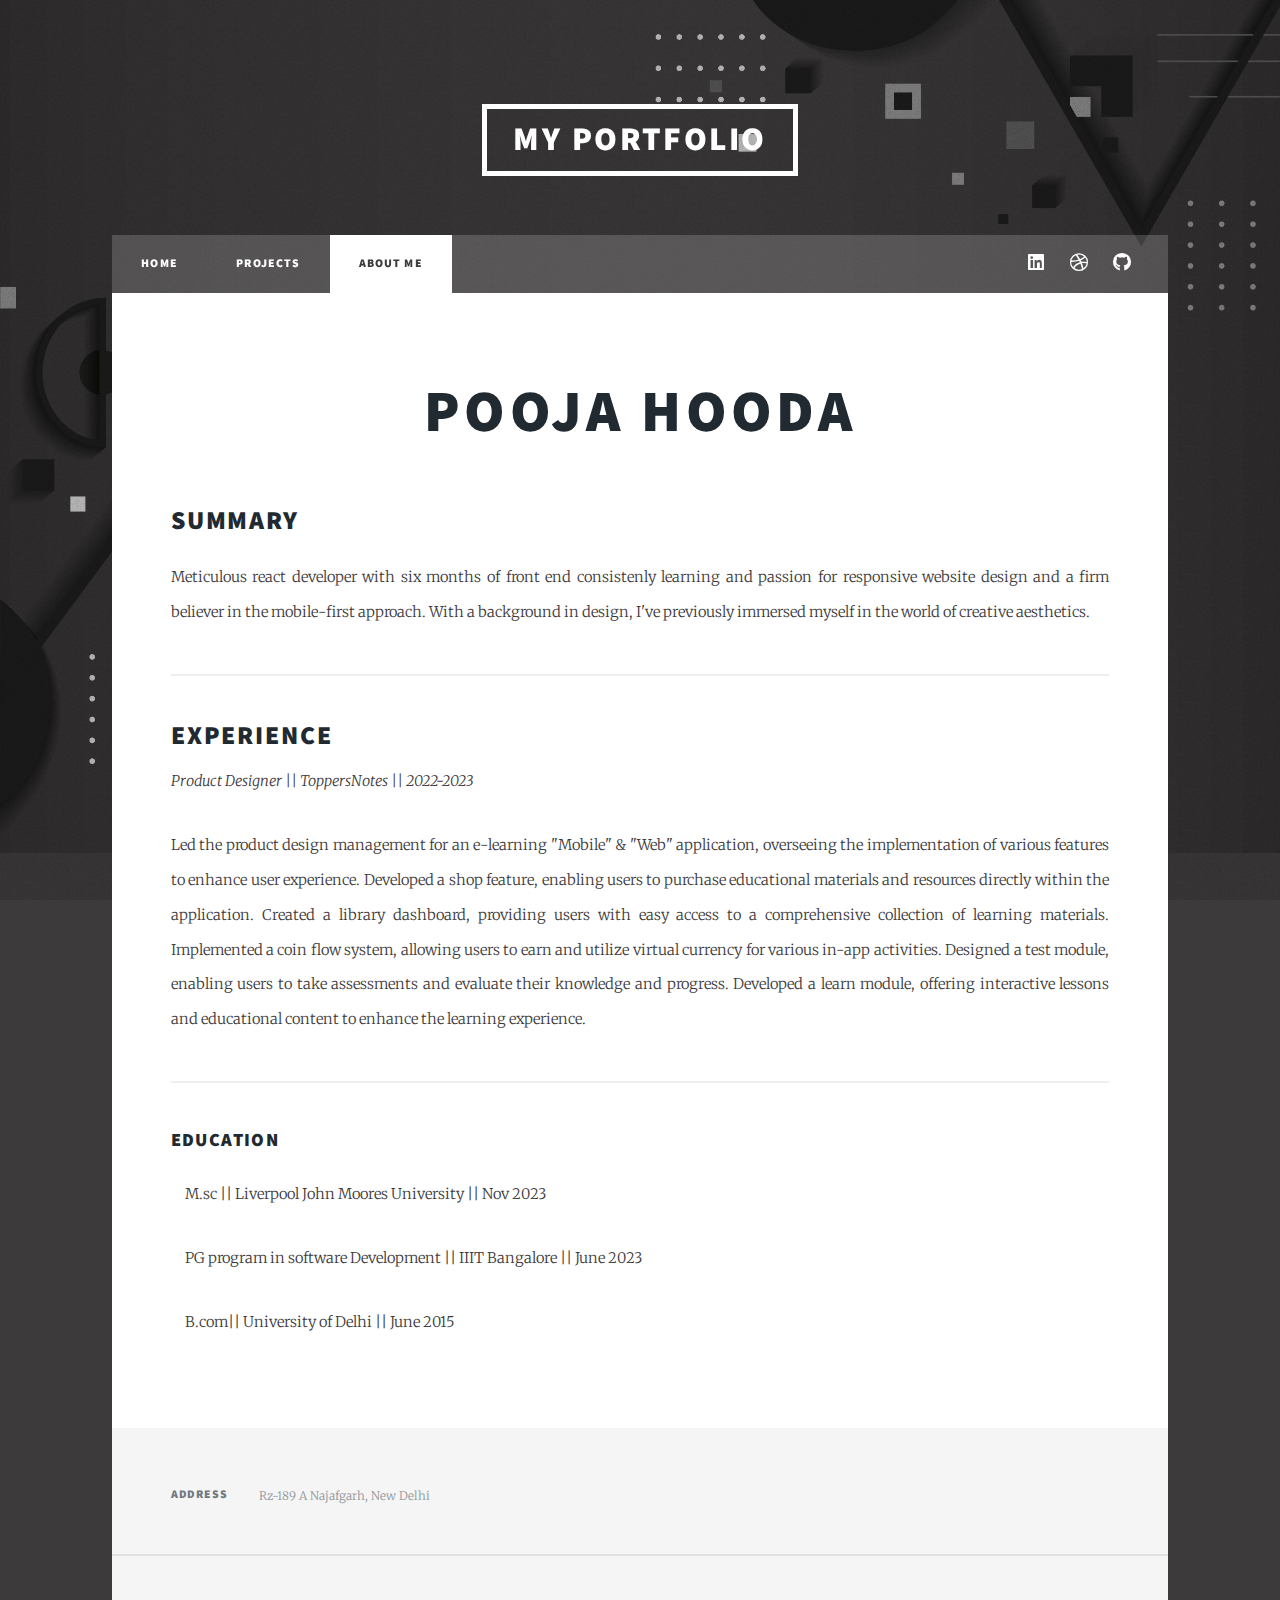
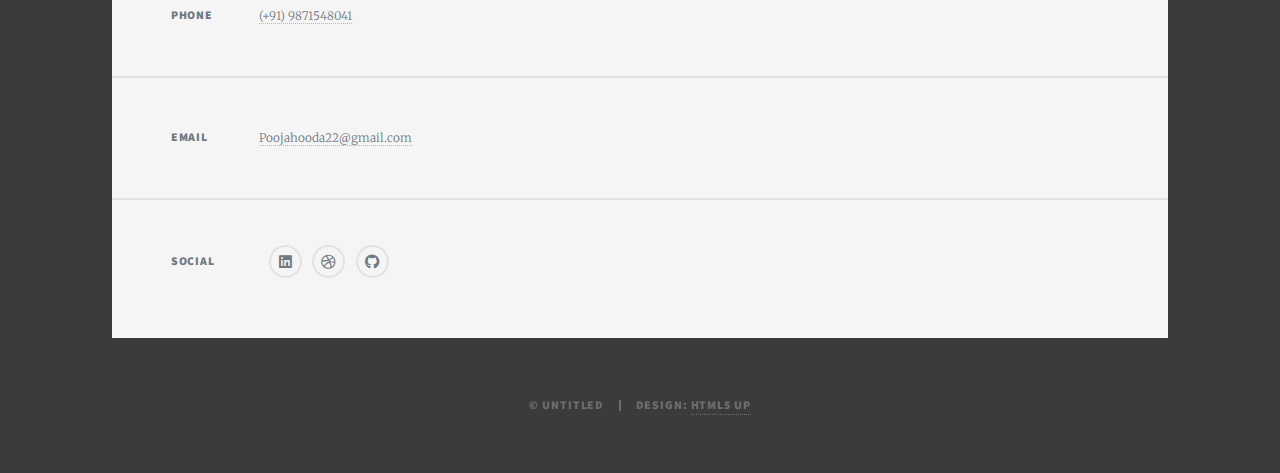
==== elements.html @ 4422b225 "first" ====
<!DOCTYPE HTML>
<!--
	Massively by HTML5 UP
	html5up.net | @ajlkn
	Free for personal and commercial use under the CCA 3.0 license (html5up.net/license)
-->
<html>
	<head>
		<title>Website</title>
		<meta charset="utf-8" />
		<meta name="viewport" content="width=device-width, initial-scale=1, user-scalable=no" />
		<link rel="stylesheet" href="assets/css/main.css" />
		<noscript><link rel="stylesheet" href="assets/css/noscript.css" /></noscript>
	</head>
	<body class="is-preload">

		<!-- Wrapper -->
			<div id="wrapper">

				<!-- Header -->
					<header id="header">
						<a href="index.html" class="logo">My Portfolio</a>
					</header>

				<!-- Nav -->
					<nav id="nav">
						<ul class="links">
							<li ><a href="index.html">Home</a></li>
							<li ><a href="generic.html">Projects</a></li>
							<li class="active"><a href="elements.html">About Me</a></li>
							<!-- <li><a href="index.html">This is Massively</a></li>
							<li><a href="generic.html">Generic Page</a></li>
							<li class="active"><a href="elements.html">Elements Reference</a></li> -->
						</ul>
						<ul class="icons">
							<li><a href="https://www.linkedin.com/in/pooja-h-21b473124/" target="_blank" class="icon brands alt fa-linkedin"><span class="label">Linkedin/span></a></li>
								<li><a href="https://dribbble.com/Robinsenpai"  target="_blank" class="icon brands alt fa-dribbble"><span class="label">Dribbble</span></a></li>
								<li><a href="https://github.com/poojahooda22" target="_blank" class="icon brands alt fa-github"><span class="label">GitHub</span></a></li>
						</ul>
					</nav>

				<!-- Main -->
					<div id="main">

						<!-- Post -->
							<section class="post">
								<header class="major">
									<h1>Pooja Hooda</h1>
								</header>

								<!-- Text stuff -->
									<h2>Summary</h2>
									<p>Meticulous react developer with six months of front end consistenly learning and passion for responsive website design and a firm believer in the mobile-first approach. With a background in design, I've previously immersed myself in the world of creative aesthetics.</p>
									<hr />
									
									<header>
										<h2>Experience</h2>
										<p>Product Designer || ToppersNotes || 2022-2023</p>
									</header>
									<p>Led the product design management for an e-learning "Mobile" & "Web" application, overseeing the implementation of various features to enhance user experience.

										Developed a shop feature, enabling users to purchase educational materials and resources directly within the application.
										Created a library dashboard, providing users with easy access to a comprehensive collection of learning materials.
										Implemented a coin flow system, allowing users to earn and utilize virtual currency for various in-app activities.
										Designed a test module, enabling users to take assessments and evaluate their knowledge and progress.
										Developed a learn module, offering interactive lessons and educational content to enhance the learning experience.</p>
									<header>
										<hr />

										<h3>Education</h3>
										<ul>
											<p>M.sc || Liverpool John Moores University || Nov 2023 </p>
											<p>PG program in software Development || IIIT Bangalore || June 2023 </p>
											<p>B.com|| University of Delhi || June 2015 </p>
										</ul>
									</header>
			

								<!-- Lists -->
									

								<!-- Form -->
									

								<!-- Image -->
									<!-- <h2>Image</h2>

									<h3>Fit</h3>
									<span class="image fit"><img src="images/pic01.jpg" alt="" /></span>
									<div class="box alt">
										<div class="row gtr-50 gtr-uniform">
											<div class="col-4"><span class="image fit"><img src="images/pic02.jpg" alt="" /></span></div>
											<div class="col-4"><span class="image fit"><img src="images/pic03.jpg" alt="" /></span></div>
											<div class="col-4"><span class="image fit"><img src="images/pic04.jpg" alt="" /></span></div>
											 Break -->
											
										<!-- </div> -->
									<!-- </div> -->

									

									

								<!-- Box -->
									

								<!-- Preformatted Code -->
									




							</section>

					</div>

				<!-- Footer -->
					<footer id="footer">
						
						<section class="split contact">
							<section class="alt">
								<h3>Address</h3>
								<p>Rz-189 A Najafgarh, New Delhi</p>
							</section>
							<section>
								<h3>Phone</h3>
								<p><a href="#">(+91) 9871548041</a></p>
							</section>
							<section>
								<h3>Email</h3>
								<p><a href="#">Poojahooda22@gmail.com</a></p>
							</section>
							<section>
								<h3>Social</h3>
								<ul class="icons alt">
									<li><a href="https://leetcode.com/phooda938/" target="_blank" class="icon brands alt fa-leetcode"><span class="label">Leetcode</span></a></li>
									<li><a href="https://www.linkedin.com/in/pooja-h-21b473124/" target="_blank" class="icon brands alt fa-linkedin"><span class="label">Linkedin/span></a></li>
									<li><a href="https://dribbble.com/Robinsenpai"  target="_blank" class="icon brands alt fa-dribbble"><span class="label">Dribbble</span></a></li>
									<li><a href="https://github.com/poojahooda22" target="_blank" class="icon brands alt fa-github"><span class="label">GitHub</span></a></li>
								</ul>
							</section>
						</section>
					</footer>

				<!-- Copyright -->
					<div id="copyright">
						<ul><li>&copy; Untitled</li><li>Design: <a href="https://html5up.net">HTML5 UP</a></li></ul>
					</div>

			</div>

		<!-- Scripts -->
			<script src="assets/js/jquery.min.js"></script>
			<script src="assets/js/jquery.scrollex.min.js"></script>
			<script src="assets/js/jquery.scrolly.min.js"></script>
			<script src="assets/js/browser.min.js"></script>
			<script src="assets/js/breakpoints.min.js"></script>
			<script src="assets/js/util.js"></script>
			<script src="assets/js/main.js"></script>

	</body>
</html>
---- assets/css/main.css ----
@import url(fontawesome-all.min.css);
@import url("https://fonts.googleapis.com/css?family=Merriweather:300,700,300italic,700italic|Source+Sans+Pro:900");

/*
	Massively by HTML5 UP
	html5up.net | @ajlkn
	Free for personal and commercial use under the CCA 3.0 license (html5up.net/license)
*/

html, body, div, span, applet, object,
iframe, h1, h2, h3, h4, h5, h6, p, blockquote,
pre, a, abbr, acronym, address, big, cite,
code, del, dfn, em, img, ins, kbd, q, s, samp,
small, strike, strong, sub, sup, tt, var, b,
u, i, center, dl, dt, dd, ol, ul, li, fieldset,
form, label, legend, table, caption, tbody,
tfoot, thead, tr, th, td, article, aside,
canvas, details, embed, figure, figcaption,
footer, header, hgroup, menu, nav, output, ruby,
section, summary, time, mark, audio, video {
	margin: 0;
	padding: 0;
	border: 0;
	font-size: 100%;
	font: inherit;
	vertical-align: baseline;}

article, aside, details, figcaption, figure,
footer, header, hgroup, menu, nav, section {
	display: block;}

body {
	line-height: 1;
}

ol, ul {
	list-style: none;
}

blockquote, q {
	quotes: none;
}

	blockquote:before, blockquote:after, q:before, q:after {
		content: '';
		content: none;
	}

table {
	border-collapse: collapse;
	border-spacing: 0;
}

body {
	-webkit-text-size-adjust: none;
}

mark {
	background-color: transparent;
	color: inherit;
}

input::-moz-focus-inner {
	border: 0;
	padding: 0;
}

input, select, textarea {
	-moz-appearance: none;
	-webkit-appearance: none;
	-ms-appearance: none;
	appearance: none;
}

/* Basic */

	@-ms-viewport {
		width: device-width;
	}

	body {
		-ms-overflow-style: scrollbar;
	}

	@media screen and (max-width: 480px) {

		html, body {
			min-width: 320px;
		}

	}

	html {
		box-sizing: border-box;
	}

	*, *:before, *:after {
		box-sizing: inherit;
	}

	body {
		background-color: #3D3A3C;
	}

		body.is-preload *, body.is-preload *:before, body.is-preload *:after {
			-moz-animation: none !important;
			-webkit-animation: none !important;
			-ms-animation: none !important;
			animation: none !important;
			-moz-transition: none !important;
			-webkit-transition: none !important;
			-ms-transition: none !important;
			transition: none !important;
		}

/* Type */

	html {
		font-size: 16pt;
	}

		@media screen and (max-width: 1680px) {

			html {
				font-size: 12pt;
			}

		}

		@media screen and (max-width: 1280px) {

			html {
				font-size: 11pt;
			}

		}

		@media screen and (max-width: 360px) {

			html {
				font-size: 10pt;
			}

		}

	body {
		color: #3D3A3C;
	}

	body, input, select, textarea {
		font-family: "Merriweather", Georgia, serif;
		font-weight: 300;
		font-size: 1rem;
		line-height: 2.375;
	}

	a {
		-moz-transition: color 0.2s ease-in-out, background-color 0.2s ease-in-out, border-color 0.2s ease-in-out, box-shadow 0.2s ease-in-out;
		-webkit-transition: color 0.2s ease-in-out, background-color 0.2s ease-in-out, border-color 0.2s ease-in-out, box-shadow 0.2s ease-in-out;
		-ms-transition: color 0.2s ease-in-out, background-color 0.2s ease-in-out, border-color 0.2s ease-in-out, box-shadow 0.2s ease-in-out;
		transition: color 0.2s ease-in-out, background-color 0.2s ease-in-out, border-color 0.2s ease-in-out, box-shadow 0.2s ease-in-out;
		border-bottom: dotted 1px;
		text-decoration: none;
	}

		a:hover {
			border-bottom-color: transparent;
		}

	strong, b {
		font-weight: 600;
	}

	em, i {
		font-style: italic;
	}

	p {
		text-align: justify;
		margin: 0 0 2rem 0;
	}

	h1, h2, h3, h4, h5, h6 {
		font-family: "Source Sans Pro", Helvetica, sans-serif;
		font-weight: 900;
		line-height: 1.5;
		letter-spacing: 0.075em;
		text-transform: uppercase;
		margin: 0 0 1rem 0;
	}

		h1 a, h2 a, h3 a, h4 a, h5 a, h6 a {
			border-bottom: 0;
			color: inherit;
			text-decoration: none;
		}

	h1 {
		font-size: 4rem;
		line-height: 1.1;
		margin: 0 0 2rem 0;
	}

	h2 {
		font-size: 1.75rem;
		line-height: 1.3;
		margin: 0 0 1.5rem 0;
	}

	h3 {
		font-size: 1.25rem;
		margin: 0 0 1.5rem 0;
	}

	h4 {
		font-size: 1rem;
	}

	h5 {
		font-size: 0.9rem;
	}

	h6 {
		font-size: 0.8rem;
	}

	sub {
		font-size: 0.8rem;
		position: relative;
		top: 0.5rem;
	}

	sup {
		font-size: 0.8rem;
		position: relative;
		top: -0.5rem;
	}

	blockquote {
		border-left: solid 4px;
		font-style: italic;
		margin: 0 0 2rem 0;
		padding: 0.5rem 0 0.5rem 2rem;
	}

	code {
		border: solid 2px;
		font-family: "Courier New", monospace;
		font-size: 0.9rem;
		margin: 0 0.25rem;
		padding: 0.25rem 0.65rem;
	}

	pre {
		-webkit-overflow-scrolling: touch;
		font-family: "Courier New", monospace;
		font-size: 0.9rem;
		margin: 0 0 2rem 0;
	}

		pre code {
			display: block;
			line-height: 1.75;
			padding: 1rem 1.5rem;
			overflow-x: auto;
		}

	hr {
		border: 0;
		border-bottom: solid 2px;
		margin: 3rem 0;
	}

		hr.major {
			margin: 5rem 0;
		}

	.align-left {
		text-align: left;
	}

	.align-center {
		text-align: center;
	}

	.align-right {
		text-align: right;
	}

	input, select, textarea {
		color: #3D3A3C;
	}

	a {
		color: #3D3A3C;
		border-bottom-color: rgba(33, 41, 49, 0.5);
	}

		a:hover {
			border-bottom-color: transparent;
			color: #18bfef !important;
		}

	strong, b {
		color: #212931;
	}

	h1, h2, h3, h4, h5, h6 {
		color: #212931;
	}

	blockquote {
		border-left-color: #eeeeee;
	}

	code {
		background: rgba(220, 220, 220, 0.25);
		border-color: #eeeeee;
	}

	hr {
		border-bottom-color: #eeeeee;
	}

/* Row */

	.row {
		display: flex;
		flex-wrap: wrap;
		box-sizing: border-box;
		align-items: stretch;
	}

		.row > * {
			box-sizing: border-box;
		}

		.row.gtr-uniform > * > :last-child {
			margin-bottom: 0;
		}

		.row.aln-left {
			justify-content: flex-start;
		}

		.row.aln-center {
			justify-content: center;
		}

		.row.aln-right {
			justify-content: flex-end;
		}

		.row.aln-top {
			align-items: flex-start;
		}

		.row.aln-middle {
			align-items: center;
		}

		.row.aln-bottom {
			align-items: flex-end;
		}

		.row > .imp {
			order: -1;
		}

		.row > .col-1 {
			width: 8.33333%;
		}

		.row > .off-1 {
			margin-left: 8.33333%;
		}

		.row > .col-2 {
			width: 16.66667%;
		}

		.row > .off-2 {
			margin-left: 16.66667%;
		}

		.row > .col-3 {
			width: 25%;
		}

		.row > .off-3 {
			margin-left: 25%;
		}

		.row > .col-4 {
			width: 33.33333%;
		}

		.row > .off-4 {
			margin-left: 33.33333%;
		}

		.row > .col-5 {
			width: 41.66667%;
		}

		.row > .off-5 {
			margin-left: 41.66667%;
		}

		.row > .col-6 {
			width: 50%;
		}

		.row > .off-6 {
			margin-left: 50%;
		}

		.row > .col-7 {
			width: 58.33333%;
		}

		.row > .off-7 {
			margin-left: 58.33333%;
		}

		.row > .col-8 {
			width: 66.66667%;
		}

		.row > .off-8 {
			margin-left: 66.66667%;
		}

		.row > .col-9 {
			width: 75%;
		}

		.row > .off-9 {
			margin-left: 75%;
		}

		.row > .col-10 {
			width: 83.33333%;
		}

		.row > .off-10 {
			margin-left: 83.33333%;
		}

		.row > .col-11 {
			width: 91.66667%;
		}

		.row > .off-11 {
			margin-left: 91.66667%;
		}

		.row > .col-12 {
			width: 100%;
		}

		.row > .off-12 {
			margin-left: 100%;
		}

		.row.gtr-0 {
			margin-top: 0;
			margin-left: 0rem;
		}

			.row.gtr-0 > * {
				padding: 0 0 0 0rem;
			}

			.row.gtr-0.gtr-uniform {
				margin-top: 0rem;
			}

				.row.gtr-0.gtr-uniform > * {
					padding-top: 0rem;
				}

		.row.gtr-25 {
			margin-top: 0;
			margin-left: -0.375rem;
		}

			.row.gtr-25 > * {
				padding: 0 0 0 0.375rem;
			}

			.row.gtr-25.gtr-uniform {
				margin-top: -0.375rem;
			}

				.row.gtr-25.gtr-uniform > * {
					padding-top: 0.375rem;
				}

		.row.gtr-50 {
			margin-top: 0;
			margin-left: -0.75rem;
		}

			.row.gtr-50 > * {
				padding: 0 0 0 0.75rem;
			}

			.row.gtr-50.gtr-uniform {
				margin-top: -0.75rem;
			}

				.row.gtr-50.gtr-uniform > * {
					padding-top: 0.75rem;
				}

		.row {
			margin-top: 0;
			margin-left: -1.5rem;
		}

			.row > * {
				padding: 0 0 0 1.5rem;
			}

			.row.gtr-uniform {
				margin-top: -1.5rem;
			}

				.row.gtr-uniform > * {
					padding-top: 1.5rem;
				}

		.row.gtr-150 {
			margin-top: 0;
			margin-left: -2.25rem;
		}

			.row.gtr-150 > * {
				padding: 0 0 0 2.25rem;
			}

			.row.gtr-150.gtr-uniform {
				margin-top: -2.25rem;
			}

				.row.gtr-150.gtr-uniform > * {
					padding-top: 2.25rem;
				}

		.row.gtr-200 {
			margin-top: 0;
			margin-left: -3rem;
		}

			.row.gtr-200 > * {
				padding: 0 0 0 3rem;
			}

			.row.gtr-200.gtr-uniform {
				margin-top: -3rem;
			}

				.row.gtr-200.gtr-uniform > * {
					padding-top: 3rem;
				}

		@media screen and (max-width: 1680px) {

			.row {
				display: flex;
				flex-wrap: wrap;
				box-sizing: border-box;
				align-items: stretch;
			}

				.row > * {
					box-sizing: border-box;
				}

				.row.gtr-uniform > * > :last-child {
					margin-bottom: 0;
				}

				.row.aln-left {
					justify-content: flex-start;
				}

				.row.aln-center {
					justify-content: center;
				}

				.row.aln-right {
					justify-content: flex-end;
				}

				.row.aln-top {
					align-items: flex-start;
				}

				.row.aln-middle {
					align-items: center;
				}

				.row.aln-bottom {
					align-items: flex-end;
				}

				.row > .imp-xlarge {
					order: -1;
				}

				.row > .col-1-xlarge {
					width: 8.33333%;
				}

				.row > .off-1-xlarge {
					margin-left: 8.33333%;
				}

				.row > .col-2-xlarge {
					width: 16.66667%;
				}

				.row > .off-2-xlarge {
					margin-left: 16.66667%;
				}

				.row > .col-3-xlarge {
					width: 25%;
				}

				.row > .off-3-xlarge {
					margin-left: 25%;
				}

				.row > .col-4-xlarge {
					width: 33.33333%;
				}

				.row > .off-4-xlarge {
					margin-left: 33.33333%;
				}

				.row > .col-5-xlarge {
					width: 41.66667%;
				}

				.row > .off-5-xlarge {
					margin-left: 41.66667%;
				}

				.row > .col-6-xlarge {
					width: 50%;
				}

				.row > .off-6-xlarge {
					margin-left: 50%;
				}

				.row > .col-7-xlarge {
					width: 58.33333%;
				}

				.row > .off-7-xlarge {
					margin-left: 58.33333%;
				}

				.row > .col-8-xlarge {
					width: 66.66667%;
				}

				.row > .off-8-xlarge {
					margin-left: 66.66667%;
				}

				.row > .col-9-xlarge {
					width: 75%;
				}

				.row > .off-9-xlarge {
					margin-left: 75%;
				}

				.row > .col-10-xlarge {
					width: 83.33333%;
				}

				.row > .off-10-xlarge {
					margin-left: 83.33333%;
				}

				.row > .col-11-xlarge {
					width: 91.66667%;
				}

				.row > .off-11-xlarge {
					margin-left: 91.66667%;
				}

				.row > .col-12-xlarge {
					width: 100%;
				}

				.row > .off-12-xlarge {
					margin-left: 100%;
				}

				.row.gtr-0 {
					margin-top: 0;
					margin-left: 0rem;
				}

					.row.gtr-0 > * {
						padding: 0 0 0 0rem;
					}

					.row.gtr-0.gtr-uniform {
						margin-top: 0rem;
					}

						.row.gtr-0.gtr-uniform > * {
							padding-top: 0rem;
						}

				.row.gtr-25 {
					margin-top: 0;
					margin-left: -0.375rem;
				}

					.row.gtr-25 > * {
						padding: 0 0 0 0.375rem;
					}

					.row.gtr-25.gtr-uniform {
						margin-top: -0.375rem;
					}

						.row.gtr-25.gtr-uniform > * {
							padding-top: 0.375rem;
						}

				.row.gtr-50 {
					margin-top: 0;
					margin-left: -0.75rem;
				}

					.row.gtr-50 > * {
						padding: 0 0 0 0.75rem;
					}

					.row.gtr-50.gtr-uniform {
						margin-top: -0.75rem;
					}

						.row.gtr-50.gtr-uniform > * {
							padding-top: 0.75rem;
						}

				.row {
					margin-top: 0;
					margin-left: -1.5rem;
				}

					.row > * {
						padding: 0 0 0 1.5rem;
					}

					.row.gtr-uniform {
						margin-top: -1.5rem;
					}

						.row.gtr-uniform > * {
							padding-top: 1.5rem;
						}

				.row.gtr-150 {
					margin-top: 0;
					margin-left: -2.25rem;
				}

					.row.gtr-150 > * {
						padding: 0 0 0 2.25rem;
					}

					.row.gtr-150.gtr-uniform {
						margin-top: -2.25rem;
					}

						.row.gtr-150.gtr-uniform > * {
							padding-top: 2.25rem;
						}

				.row.gtr-200 {
					margin-top: 0;
					margin-left: -3rem;
				}

					.row.gtr-200 > * {
						padding: 0 0 0 3rem;
					}

					.row.gtr-200.gtr-uniform {
						margin-top: -3rem;
					}

						.row.gtr-200.gtr-uniform > * {
							padding-top: 3rem;
						}

		}

		@media screen and (max-width: 1280px) {

			.row {
				display: flex;
				flex-wrap: wrap;
				box-sizing: border-box;
				align-items: stretch;
			}

				.row > * {
					box-sizing: border-box;
				}

				.row.gtr-uniform > * > :last-child {
					margin-bottom: 0;
				}

				.row.aln-left {
					justify-content: flex-start;
				}

				.row.aln-center {
					justify-content: center;
				}

				.row.aln-right {
					justify-content: flex-end;
				}

				.row.aln-top {
					align-items: flex-start;
				}

				.row.aln-middle {
					align-items: center;
				}

				.row.aln-bottom {
					align-items: flex-end;
				}

				.row > .imp-large {
					order: -1;
				}

				.row > .col-1-large {
					width: 8.33333%;
				}

				.row > .off-1-large {
					margin-left: 8.33333%;
				}

				.row > .col-2-large {
					width: 16.66667%;
				}

				.row > .off-2-large {
					margin-left: 16.66667%;
				}

				.row > .col-3-large {
					width: 25%;
				}

				.row > .off-3-large {
					margin-left: 25%;
				}

				.row > .col-4-large {
					width: 33.33333%;
				}

				.row > .off-4-large {
					margin-left: 33.33333%;
				}

				.row > .col-5-large {
					width: 41.66667%;
				}

				.row > .off-5-large {
					margin-left: 41.66667%;
				}

				.row > .col-6-large {
					width: 50%;
				}

				.row > .off-6-large {
					margin-left: 50%;
				}

				.row > .col-7-large {
					width: 58.33333%;
				}

				.row > .off-7-large {
					margin-left: 58.33333%;
				}

				.row > .col-8-large {
					width: 66.66667%;
				}

				.row > .off-8-large {
					margin-left: 66.66667%;
				}

				.row > .col-9-large {
					width: 75%;
				}

				.row > .off-9-large {
					margin-left: 75%;
				}

				.row > .col-10-large {
					width: 83.33333%;
				}

				.row > .off-10-large {
					margin-left: 83.33333%;
				}

				.row > .col-11-large {
					width: 91.66667%;
				}

				.row > .off-11-large {
					margin-left: 91.66667%;
				}

				.row > .col-12-large {
					width: 100%;
				}

				.row > .off-12-large {
					margin-left: 100%;
				}

				.row.gtr-0 {
					margin-top: 0;
					margin-left: 0rem;
				}

					.row.gtr-0 > * {
						padding: 0 0 0 0rem;
					}

					.row.gtr-0.gtr-uniform {
						margin-top: 0rem;
					}

						.row.gtr-0.gtr-uniform > * {
							padding-top: 0rem;
						}

				.row.gtr-25 {
					margin-top: 0;
					margin-left: -0.375rem;
				}

					.row.gtr-25 > * {
						padding: 0 0 0 0.375rem;
					}

					.row.gtr-25.gtr-uniform {
						margin-top: -0.375rem;
					}

						.row.gtr-25.gtr-uniform > * {
							padding-top: 0.375rem;
						}

				.row.gtr-50 {
					margin-top: 0;
					margin-left: -0.75rem;
				}

					.row.gtr-50 > * {
						padding: 0 0 0 0.75rem;
					}

					.row.gtr-50.gtr-uniform {
						margin-top: -0.75rem;
					}

						.row.gtr-50.gtr-uniform > * {
							padding-top: 0.75rem;
						}

				.row {
					margin-top: 0;
					margin-left: -1.5rem;
				}

					.row > * {
						padding: 0 0 0 1.5rem;
					}

					.row.gtr-uniform {
						margin-top: -1.5rem;
					}

						.row.gtr-uniform > * {
							padding-top: 1.5rem;
						}

				.row.gtr-150 {
					margin-top: 0;
					margin-left: -2.25rem;
				}

					.row.gtr-150 > * {
						padding: 0 0 0 2.25rem;
					}

					.row.gtr-150.gtr-uniform {
						margin-top: -2.25rem;
					}

						.row.gtr-150.gtr-uniform > * {
							padding-top: 2.25rem;
						}

				.row.gtr-200 {
					margin-top: 0;
					margin-left: -3rem;
				}

					.row.gtr-200 > * {
						padding: 0 0 0 3rem;
					}

					.row.gtr-200.gtr-uniform {
						margin-top: -3rem;
					}

						.row.gtr-200.gtr-uniform > * {
							padding-top: 3rem;
						}

		}

		@media screen and (max-width: 980px) {

			.row {
				display: flex;
				flex-wrap: wrap;
				box-sizing: border-box;
				align-items: stretch;
			}

				.row > * {
					box-sizing: border-box;
				}

				.row.gtr-uniform > * > :last-child {
					margin-bottom: 0;
				}

				.row.aln-left {
					justify-content: flex-start;
				}

				.row.aln-center {
					justify-content: center;
				}

				.row.aln-right {
					justify-content: flex-end;
				}

				.row.aln-top {
					align-items: flex-start;
				}

				.row.aln-middle {
					align-items: center;
				}

				.row.aln-bottom {
					align-items: flex-end;
				}

				.row > .imp-medium {
					order: -1;
				}

				.row > .col-1-medium {
					width: 8.33333%;
				}

				.row > .off-1-medium {
					margin-left: 8.33333%;
				}

				.row > .col-2-medium {
					width: 16.66667%;
				}

				.row > .off-2-medium {
					margin-left: 16.66667%;
				}

				.row > .col-3-medium {
					width: 25%;
				}

				.row > .off-3-medium {
					margin-left: 25%;
				}

				.row > .col-4-medium {
					width: 33.33333%;
				}

				.row > .off-4-medium {
					margin-left: 33.33333%;
				}

				.row > .col-5-medium {
					width: 41.66667%;
				}

				.row > .off-5-medium {
					margin-left: 41.66667%;
				}

				.row > .col-6-medium {
					width: 50%;
				}

				.row > .off-6-medium {
					margin-left: 50%;
				}

				.row > .col-7-medium {
					width: 58.33333%;
				}

				.row > .off-7-medium {
					margin-left: 58.33333%;
				}

				.row > .col-8-medium {
					width: 66.66667%;
				}

				.row > .off-8-medium {
					margin-left: 66.66667%;
				}

				.row > .col-9-medium {
					width: 75%;
				}

				.row > .off-9-medium {
					margin-left: 75%;
				}

				.row > .col-10-medium {
					width: 83.33333%;
				}

				.row > .off-10-medium {
					margin-left: 83.33333%;
				}

				.row > .col-11-medium {
					width: 91.66667%;
				}

				.row > .off-11-medium {
					margin-left: 91.66667%;
				}

				.row > .col-12-medium {
					width: 100%;
				}

				.row > .off-12-medium {
					margin-left: 100%;
				}

				.row.gtr-0 {
					margin-top: 0;
					margin-left: 0rem;
				}

					.row.gtr-0 > * {
						padding: 0 0 0 0rem;
					}

					.row.gtr-0.gtr-uniform {
						margin-top: 0rem;
					}

						.row.gtr-0.gtr-uniform > * {
							padding-top: 0rem;
						}

				.row.gtr-25 {
					margin-top: 0;
					margin-left: -0.375rem;
				}

					.row.gtr-25 > * {
						padding: 0 0 0 0.375rem;
					}

					.row.gtr-25.gtr-uniform {
						margin-top: -0.375rem;
					}

						.row.gtr-25.gtr-uniform > * {
							padding-top: 0.375rem;
						}

				.row.gtr-50 {
					margin-top: 0;
					margin-left: -0.75rem;
				}

					.row.gtr-50 > * {
						padding: 0 0 0 0.75rem;
					}

					.row.gtr-50.gtr-uniform {
						margin-top: -0.75rem;
					}

						.row.gtr-50.gtr-uniform > * {
							padding-top: 0.75rem;
						}

				.row {
					margin-top: 0;
					margin-left: -1.5rem;
				}

					.row > * {
						padding: 0 0 0 1.5rem;
					}

					.row.gtr-uniform {
						margin-top: -1.5rem;
					}

						.row.gtr-uniform > * {
							padding-top: 1.5rem;
						}

				.row.gtr-150 {
					margin-top: 0;
					margin-left: -2.25rem;
				}

					.row.gtr-150 > * {
						padding: 0 0 0 2.25rem;
					}

					.row.gtr-150.gtr-uniform {
						margin-top: -2.25rem;
					}

						.row.gtr-150.gtr-uniform > * {
							padding-top: 2.25rem;
						}

				.row.gtr-200 {
					margin-top: 0;
					margin-left: -3rem;
				}

					.row.gtr-200 > * {
						padding: 0 0 0 3rem;
					}

					.row.gtr-200.gtr-uniform {
						margin-top: -3rem;
					}

						.row.gtr-200.gtr-uniform > * {
							padding-top: 3rem;
						}

		}

		@media screen and (max-width: 736px) {

			.row {
				display: flex;
				flex-wrap: wrap;
				box-sizing: border-box;
				align-items: stretch;
			}

				.row > * {
					box-sizing: border-box;
				}

				.row.gtr-uniform > * > :last-child {
					margin-bottom: 0;
				}

				.row.aln-left {
					justify-content: flex-start;
				}

				.row.aln-center {
					justify-content: center;
				}

				.row.aln-right {
					justify-content: flex-end;
				}

				.row.aln-top {
					align-items: flex-start;
				}

				.row.aln-middle {
					align-items: center;
				}

				.row.aln-bottom {
					align-items: flex-end;
				}

				.row > .imp-small {
					order: -1;
				}

				.row > .col-1-small {
					width: 8.33333%;
				}

				.row > .off-1-small {
					margin-left: 8.33333%;
				}

				.row > .col-2-small {
					width: 16.66667%;
				}

				.row > .off-2-small {
					margin-left: 16.66667%;
				}

				.row > .col-3-small {
					width: 25%;
				}

				.row > .off-3-small {
					margin-left: 25%;
				}

				.row > .col-4-small {
					width: 33.33333%;
				}

				.row > .off-4-small {
					margin-left: 33.33333%;
				}

				.row > .col-5-small {
					width: 41.66667%;
				}

				.row > .off-5-small {
					margin-left: 41.66667%;
				}

				.row > .col-6-small {
					width: 50%;
				}

				.row > .off-6-small {
					margin-left: 50%;
				}

				.row > .col-7-small {
					width: 58.33333%;
				}

				.row > .off-7-small {
					margin-left: 58.33333%;
				}

				.row > .col-8-small {
					width: 66.66667%;
				}

				.row > .off-8-small {
					margin-left: 66.66667%;
				}

				.row > .col-9-small {
					width: 75%;
				}

				.row > .off-9-small {
					margin-left: 75%;
				}

				.row > .col-10-small {
					width: 83.33333%;
				}

				.row > .off-10-small {
					margin-left: 83.33333%;
				}

				.row > .col-11-small {
					width: 91.66667%;
				}

				.row > .off-11-small {
					margin-left: 91.66667%;
				}

				.row > .col-12-small {
					width: 100%;
				}

				.row > .off-12-small {
					margin-left: 100%;
				}

				.row.gtr-0 {
					margin-top: 0;
					margin-left: 0rem;
				}

					.row.gtr-0 > * {
						padding: 0 0 0 0rem;
					}

					.row.gtr-0.gtr-uniform {
						margin-top: 0rem;
					}

						.row.gtr-0.gtr-uniform > * {
							padding-top: 0rem;
						}

				.row.gtr-25 {
					margin-top: 0;
					margin-left: -0.375rem;
				}

					.row.gtr-25 > * {
						padding: 0 0 0 0.375rem;
					}

					.row.gtr-25.gtr-uniform {
						margin-top: -0.375rem;
					}

						.row.gtr-25.gtr-uniform > * {
							padding-top: 0.375rem;
						}

				.row.gtr-50 {
					margin-top: 0;
					margin-left: -0.75rem;
				}

					.row.gtr-50 > * {
						padding: 0 0 0 0.75rem;
					}

					.row.gtr-50.gtr-uniform {
						margin-top: -0.75rem;
					}

						.row.gtr-50.gtr-uniform > * {
							padding-top: 0.75rem;
						}

				.row {
					margin-top: 0;
					margin-left: -1.5rem;
				}

					.row > * {
						padding: 0 0 0 1.5rem;
					}

					.row.gtr-uniform {
						margin-top: -1.5rem;
					}

						.row.gtr-uniform > * {
							padding-top: 1.5rem;
						}

				.row.gtr-150 {
					margin-top: 0;
					margin-left: -2.25rem;
				}

					.row.gtr-150 > * {
						padding: 0 0 0 2.25rem;
					}

					.row.gtr-150.gtr-uniform {
						margin-top: -2.25rem;
					}

						.row.gtr-150.gtr-uniform > * {
							padding-top: 2.25rem;
						}

				.row.gtr-200 {
					margin-top: 0;
					margin-left: -3rem;
				}

					.row.gtr-200 > * {
						padding: 0 0 0 3rem;
					}

					.row.gtr-200.gtr-uniform {
						margin-top: -3rem;
					}

						.row.gtr-200.gtr-uniform > * {
							padding-top: 3rem;
						}

		}

		@media screen and (max-width: 480px) {

			.row {
				display: flex;
				flex-wrap: wrap;
				box-sizing: border-box;
				align-items: stretch;
			}

				.row > * {
					box-sizing: border-box;
				}

				.row.gtr-uniform > * > :last-child {
					margin-bottom: 0;
				}

				.row.aln-left {
					justify-content: flex-start;
				}

				.row.aln-center {
					justify-content: center;
				}

				.row.aln-right {
					justify-content: flex-end;
				}

				.row.aln-top {
					align-items: flex-start;
				}

				.row.aln-middle {
					align-items: center;
				}

				.row.aln-bottom {
					align-items: flex-end;
				}

				.row > .imp-xsmall {
					order: -1;
				}

				.row > .col-1-xsmall {
					width: 8.33333%;
				}

				.row > .off-1-xsmall {
					margin-left: 8.33333%;
				}

				.row > .col-2-xsmall {
					width: 16.66667%;
				}

				.row > .off-2-xsmall {
					margin-left: 16.66667%;
				}

				.row > .col-3-xsmall {
					width: 25%;
				}

				.row > .off-3-xsmall {
					margin-left: 25%;
				}

				.row > .col-4-xsmall {
					width: 33.33333%;
				}

				.row > .off-4-xsmall {
					margin-left: 33.33333%;
				}

				.row > .col-5-xsmall {
					width: 41.66667%;
				}

				.row > .off-5-xsmall {
					margin-left: 41.66667%;
				}

				.row > .col-6-xsmall {
					width: 50%;
				}

				.row > .off-6-xsmall {
					margin-left: 50%;
				}

				.row > .col-7-xsmall {
					width: 58.33333%;
				}

				.row > .off-7-xsmall {
					margin-left: 58.33333%;
				}

				.row > .col-8-xsmall {
					width: 66.66667%;
				}

				.row > .off-8-xsmall {
					margin-left: 66.66667%;
				}

				.row > .col-9-xsmall {
					width: 75%;
				}

				.row > .off-9-xsmall {
					margin-left: 75%;
				}

				.row > .col-10-xsmall {
					width: 83.33333%;
				}

				.row > .off-10-xsmall {
					margin-left: 83.33333%;
				}

				.row > .col-11-xsmall {
					width: 91.66667%;
				}

				.row > .off-11-xsmall {
					margin-left: 91.66667%;
				}

				.row > .col-12-xsmall {
					width: 100%;
				}

				.row > .off-12-xsmall {
					margin-left: 100%;
				}

				.row.gtr-0 {
					margin-top: 0;
					margin-left: 0rem;
				}

					.row.gtr-0 > * {
						padding: 0 0 0 0rem;
					}

					.row.gtr-0.gtr-uniform {
						margin-top: 0rem;
					}

						.row.gtr-0.gtr-uniform > * {
							padding-top: 0rem;
						}

				.row.gtr-25 {
					margin-top: 0;
					margin-left: -0.375rem;
				}

					.row.gtr-25 > * {
						padding: 0 0 0 0.375rem;
					}

					.row.gtr-25.gtr-uniform {
						margin-top: -0.375rem;
					}

						.row.gtr-25.gtr-uniform > * {
							padding-top: 0.375rem;
						}

				.row.gtr-50 {
					margin-top: 0;
					margin-left: -0.75rem;
				}

					.row.gtr-50 > * {
						padding: 0 0 0 0.75rem;
					}

					.row.gtr-50.gtr-uniform {
						margin-top: -0.75rem;
					}

						.row.gtr-50.gtr-uniform > * {
							padding-top: 0.75rem;
						}

				.row {
					margin-top: 0;
					margin-left: -1.5rem;
				}

					.row > * {
						padding: 0 0 0 1.5rem;
					}

					.row.gtr-uniform {
						margin-top: -1.5rem;
					}

						.row.gtr-uniform > * {
							padding-top: 1.5rem;
						}

				.row.gtr-150 {
					margin-top: 0;
					margin-left: -2.25rem;
				}

					.row.gtr-150 > * {
						padding: 0 0 0 2.25rem;
					}

					.row.gtr-150.gtr-uniform {
						margin-top: -2.25rem;
					}

						.row.gtr-150.gtr-uniform > * {
							padding-top: 2.25rem;
						}

				.row.gtr-200 {
					margin-top: 0;
					margin-left: -3rem;
				}

					.row.gtr-200 > * {
						padding: 0 0 0 3rem;
					}

					.row.gtr-200.gtr-uniform {
						margin-top: -3rem;
					}

						.row.gtr-200.gtr-uniform > * {
							padding-top: 3rem;
						}

		}

		@media screen and (max-width: 360px) {

			.row {
				display: flex;
				flex-wrap: wrap;
				box-sizing: border-box;
				align-items: stretch;
			}

				.row > * {
					box-sizing: border-box;
				}

				.row.gtr-uniform > * > :last-child {
					margin-bottom: 0;
				}

				.row.aln-left {
					justify-content: flex-start;
				}

				.row.aln-center {
					justify-content: center;
				}

				.row.aln-right {
					justify-content: flex-end;
				}

				.row.aln-top {
					align-items: flex-start;
				}

				.row.aln-middle {
					align-items: center;
				}

				.row.aln-bottom {
					align-items: flex-end;
				}

				.row > .imp-xxsmall {
					order: -1;
				}

				.row > .col-1-xxsmall {
					width: 8.33333%;
				}

				.row > .off-1-xxsmall {
					margin-left: 8.33333%;
				}

				.row > .col-2-xxsmall {
					width: 16.66667%;
				}

				.row > .off-2-xxsmall {
					margin-left: 16.66667%;
				}

				.row > .col-3-xxsmall {
					width: 25%;
				}

				.row > .off-3-xxsmall {
					margin-left: 25%;
				}

				.row > .col-4-xxsmall {
					width: 33.33333%;
				}

				.row > .off-4-xxsmall {
					margin-left: 33.33333%;
				}

				.row > .col-5-xxsmall {
					width: 41.66667%;
				}

				.row > .off-5-xxsmall {
					margin-left: 41.66667%;
				}

				.row > .col-6-xxsmall {
					width: 50%;
				}

				.row > .off-6-xxsmall {
					margin-left: 50%;
				}

				.row > .col-7-xxsmall {
					width: 58.33333%;
				}

				.row > .off-7-xxsmall {
					margin-left: 58.33333%;
				}

				.row > .col-8-xxsmall {
					width: 66.66667%;
				}

				.row > .off-8-xxsmall {
					margin-left: 66.66667%;
				}

				.row > .col-9-xxsmall {
					width: 75%;
				}

				.row > .off-9-xxsmall {
					margin-left: 75%;
				}

				.row > .col-10-xxsmall {
					width: 83.33333%;
				}

				.row > .off-10-xxsmall {
					margin-left: 83.33333%;
				}

				.row > .col-11-xxsmall {
					width: 91.66667%;
				}

				.row > .off-11-xxsmall {
					margin-left: 91.66667%;
				}

				.row > .col-12-xxsmall {
					width: 100%;
				}

				.row > .off-12-xxsmall {
					margin-left: 100%;
				}

				.row.gtr-0 {
					margin-top: 0;
					margin-left: 0rem;
				}

					.row.gtr-0 > * {
						padding: 0 0 0 0rem;
					}

					.row.gtr-0.gtr-uniform {
						margin-top: 0rem;
					}

						.row.gtr-0.gtr-uniform > * {
							padding-top: 0rem;
						}

				.row.gtr-25 {
					margin-top: 0;
					margin-left: -0.375rem;
				}

					.row.gtr-25 > * {
						padding: 0 0 0 0.375rem;
					}

					.row.gtr-25.gtr-uniform {
						margin-top: -0.375rem;
					}

						.row.gtr-25.gtr-uniform > * {
							padding-top: 0.375rem;
						}

				.row.gtr-50 {
					margin-top: 0;
					margin-left: -0.75rem;
				}

					.row.gtr-50 > * {
						padding: 0 0 0 0.75rem;
					}

					.row.gtr-50.gtr-uniform {
						margin-top: -0.75rem;
					}

						.row.gtr-50.gtr-uniform > * {
							padding-top: 0.75rem;
						}

				.row {
					margin-top: 0;
					margin-left: -1.5rem;
				}

					.row > * {
						padding: 0 0 0 1.5rem;
					}

					.row.gtr-uniform {
						margin-top: -1.5rem;
					}

						.row.gtr-uniform > * {
							padding-top: 1.5rem;
						}

				.row.gtr-150 {
					margin-top: 0;
					margin-left: -2.25rem;
				}

					.row.gtr-150 > * {
						padding: 0 0 0 2.25rem;
					}

					.row.gtr-150.gtr-uniform {
						margin-top: -2.25rem;
					}

						.row.gtr-150.gtr-uniform > * {
							padding-top: 2.25rem;
						}

				.row.gtr-200 {
					margin-top: 0;
					margin-left: -3rem;
				}

					.row.gtr-200 > * {
						padding: 0 0 0 3rem;
					}

					.row.gtr-200.gtr-uniform {
						margin-top: -3rem;
					}

						.row.gtr-200.gtr-uniform > * {
							padding-top: 3rem;
						}

		}

/* Box */

	.box {
		border: solid 2px;
		margin-bottom: 2rem;
		padding: 1.5rem;
	}

		.box > :last-child,
		.box > :last-child > :last-child,
		.box > :last-child > :last-child > :last-child {
			margin-bottom: 0;
		}

		.box.alt {
			border: 0;
			border-radius: 0;
			padding: 0;
		}

	.box {
		border-color: #eeeeee;
	}

/* Button */

	input[type="submit"],
	input[type="reset"],
	input[type="button"],
	button,
	.button {
		-moz-appearance: none;
		-webkit-appearance: none;
		-ms-appearance: none;
		appearance: none;
		-moz-transition: background-color 0.2s ease-in-out, box-shadow 0.2s ease-in-out, color 0.2s ease-in-out;
		-webkit-transition: background-color 0.2s ease-in-out, box-shadow 0.2s ease-in-out, color 0.2s ease-in-out;
		-ms-transition: background-color 0.2s ease-in-out, box-shadow 0.2s ease-in-out, color 0.2s ease-in-out;
		transition: background-color 0.2s ease-in-out, box-shadow 0.2s ease-in-out, color 0.2s ease-in-out;
		border: 0;
		border-radius: 0;
		cursor: pointer;
		display: inline-block;
		font-family: "Source Sans Pro", Helvetica, sans-serif;
		font-size: 0.8rem;
		font-weight: 900;
		letter-spacing: 0.075em;
		height: 3rem;
		line-height: 3rem;
		padding: 0 2rem;
		text-align: center;
		text-decoration: none;
		text-transform: uppercase;
		white-space: nowrap;
	}

		input[type="submit"].icon:before,
		input[type="reset"].icon:before,
		input[type="button"].icon:before,
		button.icon:before,
		.button.icon:before {
			margin-right: 0.5rem;
		}

		input[type="submit"].icon.solo,
		input[type="reset"].icon.solo,
		input[type="button"].icon.solo,
		button.icon.solo,
		.button.icon.solo {
			position: relative;
			width: 4rem;
			height: 4rem;
			line-height: 4rem;
			border-radius: 4rem;
			text-indent: 4rem;
			overflow: hidden;
			padding: 0;
			white-space: nowrap;
		}

			input[type="submit"].icon.solo:before,
			input[type="reset"].icon.solo:before,
			input[type="button"].icon.solo:before,
			button.icon.solo:before,
			.button.icon.solo:before {
				position: absolute;
				display: block;
				top: 0;
				left: 0;
				width: inherit;
				height: inherit;
				line-height: inherit;
				font-size: 1.25rem;
				margin-right: 0;
				text-align: center;
				text-indent: 0;
			}

		input[type="submit"].fit,
		input[type="reset"].fit,
		input[type="button"].fit,
		button.fit,
		.button.fit {
			width: 100%;
		}

		input[type="submit"].small,
		input[type="reset"].small,
		input[type="button"].small,
		button.small,
		.button.small {
			font-size: 0.7rem;
			height: 2.5rem;
			line-height: 2.5rem;
			padding: 0 1.5rem;
		}

		input[type="submit"].large,
		input[type="reset"].large,
		input[type="button"].large,
		button.large,
		.button.large {
			font-size: 0.9rem;
			height: 3.5rem;
			line-height: 3.5rem;
			padding: 0 2.75rem;
		}

		@media screen and (max-width: 980px) {

			input[type="submit"],
			input[type="reset"],
			input[type="button"],
			button,
			.button {
				font-size: 0.9rem;
				height: 3.25rem;
				line-height: 3.25rem;
			}

				input[type="submit"].large,
				input[type="reset"].large,
				input[type="button"].large,
				button.large,
				.button.large {
					font-size: 1rem;
					height: 3.75rem;
					line-height: 3.75rem;
				}

		}

		input[type="submit"].disabled, input[type="submit"]:disabled,
		input[type="reset"].disabled,
		input[type="reset"]:disabled,
		input[type="button"].disabled,
		input[type="button"]:disabled,
		button.disabled,
		button:disabled,
		.button.disabled,
		.button:disabled {
			pointer-events: none;
			opacity: 0.25;
		}

	input[type="submit"],
	input[type="reset"],
	input[type="button"],
	button,
	.button {
		background-color: transparent;
		box-shadow: inset 0 0 0 2px #3D3A3C;
		color: #3D3A3C !important;
	}

		input[type="submit"]:hover,
		input[type="reset"]:hover,
		input[type="button"]:hover,
		button:hover,
		.button:hover {
			box-shadow: inset 0 0 0 2px #18bfef;
			color: #18bfef !important;
		}

		input[type="submit"].primary,
		input[type="reset"].primary,
		input[type="button"].primary,
		button.primary,
		.button.primary {
			background-color: #3D3A3C;
			box-shadow: none;
			color: #ffffff !important;
		}

			input[type="submit"].primary:hover,
			input[type="reset"].primary:hover,
			input[type="button"].primary:hover,
			button.primary:hover,
			.button.primary:hover {
				background-color: #18bfef;
			}

/* Form */

	form {
		margin: 0 0 2rem 0;
	}

		form > :last-child {
			margin-bottom: 0;
		}

		form > .fields {
			display: -moz-flex;
			display: -webkit-flex;
			display: -ms-flex;
			display: flex;
			-moz-flex-wrap: wrap;
			-webkit-flex-wrap: wrap;
			-ms-flex-wrap: wrap;
			flex-wrap: wrap;
			width: calc(100% + 3rem);
			margin: -1.5rem 0 2rem -1.5rem;
		}

			form > .fields > .field {
				-moz-flex-grow: 0;
				-webkit-flex-grow: 0;
				-ms-flex-grow: 0;
				flex-grow: 0;
				-moz-flex-shrink: 0;
				-webkit-flex-shrink: 0;
				-ms-flex-shrink: 0;
				flex-shrink: 0;
				padding: 1.5rem 0 0 1.5rem;
				width: calc(100% - 1.5rem);
			}

				form > .fields > .field.half {
					width: calc(50% - 0.75rem);
				}

				form > .fields > .field.third {
					width: calc(100%/3 - 0.5rem);
				}

				form > .fields > .field.quarter {
					width: calc(25% - 0.375rem);
				}

		@media screen and (max-width: 480px) {

			form > .fields {
				width: calc(100% + 3rem);
				margin: -1.5rem 0 2rem -1.5rem;
			}

				form > .fields > .field {
					padding: 1.5rem 0 0 1.5rem;
					width: calc(100% - 1.5rem);
				}

					form > .fields > .field.half {
						width: calc(100% - 1.5rem);
					}

					form > .fields > .field.third {
						width: calc(100% - 1.5rem);
					}

					form > .fields > .field.quarter {
						width: calc(100% - 1.5rem);
					}

		}

	label {
		display: block;
		font-family: "Source Sans Pro", Helvetica, sans-serif;
		font-weight: 900;
		line-height: 1.5;
		letter-spacing: 0.075em;
		font-size: 0.8rem;
		text-transform: uppercase;
		margin: 0 0 0.75rem 0;
	}

		@media screen and (max-width: 980px) {

			label {
				font-size: 0.9rem;
			}

		}

	input[type="text"],
	input[type="password"],
	input[type="email"],
	select,
	textarea {
		-moz-appearance: none;
		-webkit-appearance: none;
		-ms-appearance: none;
		appearance: none;
		background: transparent;
		border-radius: 0;
		border: solid 2px;
		color: inherit;
		display: block;
		outline: 0;
		padding: 0 1rem;
		text-decoration: none;
		width: 100%;
	}

		input[type="text"]:invalid,
		input[type="password"]:invalid,
		input[type="email"]:invalid,
		select:invalid,
		textarea:invalid {
			box-shadow: none;
		}

	select {
		background-size: 1.25rem;
		background-repeat: no-repeat;
		background-position: calc(100% - 1rem) center;
		height: 3rem;
		padding-right: 3rem;
		text-overflow: ellipsis;
	}

		select:focus::-ms-value {
			background-color: transparent;
		}

		select::-ms-expand {
			display: none;
		}

	input[type="text"],
	input[type="password"],
	input[type="email"],
	select {
		height: 3rem;
	}

	textarea {
		padding: 0.75rem 1rem;
	}

	input[type="checkbox"],
	input[type="radio"] {
		-moz-appearance: none;
		-webkit-appearance: none;
		-ms-appearance: none;
		appearance: none;
		display: block;
		float: left;
		margin-right: -2rem;
		opacity: 0;
		width: 1rem;
		z-index: -1;
	}

		input[type="checkbox"] + label,
		input[type="radio"] + label {
			text-decoration: none;
			cursor: pointer;
			display: inline-block;
			font-size: 1rem;
			letter-spacing: 0;
			font-family: "Merriweather", Georgia, serif;
			text-transform: none;
			font-weight: 300;
			padding-left: 2.8rem;
			padding-right: 1rem;
			position: relative;
		}

			input[type="checkbox"] + label:before,
			input[type="radio"] + label:before {
				-moz-osx-font-smoothing: grayscale;
				-webkit-font-smoothing: antialiased;
				display: inline-block;
				font-style: normal;
				font-variant: normal;
				text-rendering: auto;
				line-height: 1;
				text-transform: none !important;
				font-family: 'Font Awesome 5 Free';
				font-weight: 900;
			}

			input[type="checkbox"] + label:before,
			input[type="radio"] + label:before {
				border-radius: 0;
				border: solid 2px;
				content: '';
				display: inline-block;
				font-size: 0.8rem;
				height: 1.8rem;
				left: 0;
				line-height: 1.65rem;
				position: absolute;
				text-align: center;
				top: -0.125rem;
				width: 1.8rem;
			}

		input[type="checkbox"]:checked + label:before,
		input[type="radio"]:checked + label:before {
			content: '\f00c';
		}

	input[type="checkbox"] + label:before {
		border-radius: 0;
	}

	input[type="radio"] + label:before {
		border-radius: 100%;
	}

	::-webkit-input-placeholder {
		opacity: 1.0;
	}

	:-moz-placeholder {
		opacity: 1.0;
	}

	::-moz-placeholder {
		opacity: 1.0;
	}

	:-ms-input-placeholder {
		opacity: 1.0;
	}

	label {
		color: #212931;
	}

	input[type="text"],
	input[type="password"],
	input[type="email"],
	select,
	textarea {
		border-color: #eeeeee;
	}

		input[type="text"]:focus,
		input[type="password"]:focus,
		input[type="email"]:focus,
		select:focus,
		textarea:focus {
			border-color: #18bfef;
		}

	select {
		background-image: url("data:image/svg+xml;charset=utf8,%3Csvg xmlns='http://www.w3.org/2000/svg' width='40' height='40' preserveAspectRatio='none' viewBox='0 0 40 40'%3E%3Cpath d='M9.4,12.3l10.4,10.4l10.4-10.4c0.2-0.2,0.5-0.4,0.9-0.4c0.3,0,0.6,0.1,0.9,0.4l3.3,3.3c0.2,0.2,0.4,0.5,0.4,0.9 c0,0.4-0.1,0.6-0.4,0.9L20.7,31.9c-0.2,0.2-0.5,0.4-0.9,0.4c-0.3,0-0.6-0.1-0.9-0.4L4.3,17.3c-0.2-0.2-0.4-0.5-0.4-0.9 c0-0.4,0.1-0.6,0.4-0.9l3.3-3.3c0.2-0.2,0.5-0.4,0.9-0.4S9.1,12.1,9.4,12.3z' fill='%23eeeeee' /%3E%3C/svg%3E");
	}

		select option {
			background-color: #ffffff;
			color: #3D3A3C;
		}

	.select-wrapper:before {
		color: #eeeeee;
	}

	input[type="checkbox"] + label,
	input[type="radio"] + label {
		color: #212931;
	}

		input[type="checkbox"] + label:before,
		input[type="radio"] + label:before {
			border-color: #eeeeee;
		}

	input[type="checkbox"]:checked + label:before,
	input[type="radio"]:checked + label:before {
		background-color: #3D3A3C;
		border-color: #3D3A3C;
		color: #ffffff;
	}

	input[type="checkbox"]:focus + label:before,
	input[type="radio"]:focus + label:before {
		border-color: #18bfef;
	}

	::-webkit-input-placeholder {
		color: #909498 !important;
	}

	:-moz-placeholder {
		color: #909498 !important;
	}

	::-moz-placeholder {
		color: #909498 !important;
	}

	:-ms-input-placeholder {
		color: #909498 !important;
	}

	.formerize-placeholder {
		color: #909498 !important;
	}

/* Icon */

	.icon {
		text-decoration: none;
		border-bottom: none;
		position: relative;
	}

		.icon:before {
			-moz-osx-font-smoothing: grayscale;
			-webkit-font-smoothing: antialiased;
			display: inline-block;
			font-style: normal;
			font-variant: normal;
			text-rendering: auto;
			line-height: 1;
			text-transform: none !important;
			font-family: 'Font Awesome 5 Free';
			font-weight: 400;
		}

		.icon > .label {
			display: none;
		}

		.icon:before {
			line-height: inherit;
		}

		.icon.solid:before {
			font-weight: 900;
		}

		.icon.brands:before {
			font-family: 'Font Awesome 5 Brands';
		}

/* Image */

	.image {
		border: 0;
		display: inline-block;
		position: relative;
	}

		.image img {
			display: block;
		}

		.image.left, .image.right {
			max-width: 40%;
		}

			.image.left img, .image.right img {
				width: 100%;
			}

		.image.left {
			float: left;
			margin: 0 2rem 2rem 0;
			top: 0.75rem;
		}

		.image.right {
			float: right;
			margin: 0 0 2rem 2rem;
			top: 0.75rem;
		}

		.image.fit {
			display: block;
			margin: 2.5rem 0;
			width: 100%;
		}

			.image.fit:first-child {
				margin-top: 0;
			}

			.image.fit img {
				width: 100%;
			}

		.image.main {
			display: block;
			margin: 4rem 0;
			width: 100%;
		}

			.image.main:first-child {
				margin-top: 0;
			}

			.image.main img {
				width: 100%;
			}

		@media screen and (max-width: 736px) {

			.image.fit {
				margin: 2rem 0;
			}

			.image.main {
				margin: 2rem 0;
			}

		}

	a.image {
		overflow: hidden;
	}

		a.image img {
			-moz-transition: -moz-transform 0.2s ease-out;
			-webkit-transition: -webkit-transform 0.2s ease-out;
			-ms-transition: -ms-transform 0.2s ease-out;
			transition: transform 0.2s ease-out;
		}

		a.image:hover img {
			-moz-transform: scale(1.05);
			-webkit-transform: scale(1.05);
			-ms-transform: scale(1.05);
			transform: scale(1.05);
		}

/* Actions */

	ul.actions {
		display: -moz-flex;
		display: -webkit-flex;
		display: -ms-flex;
		display: flex;
		cursor: default;
		list-style: none;
		margin-left: -1rem;
		padding-left: 0;
	}

		ul.actions li {
			padding: 0 0 0 1rem;
			vertical-align: middle;
		}

		ul.actions.special {
			-moz-justify-content: center;
			-webkit-justify-content: center;
			-ms-justify-content: center;
			justify-content: center;
			width: 100%;
			margin-left: 0;
		}

			ul.actions.special li:first-child {
				padding-left: 0;
			}

		ul.actions.stacked {
			-moz-flex-direction: column;
			-webkit-flex-direction: column;
			-ms-flex-direction: column;
			flex-direction: column;
			margin-left: 0;
		}

			ul.actions.stacked li {
				padding: 1.3rem 0 0 0;
			}

				ul.actions.stacked li:first-child {
					padding-top: 0;
				}

		ul.actions.fit {
			width: calc(100% + 1rem);
		}

			ul.actions.fit li {
				-moz-flex-grow: 1;
				-webkit-flex-grow: 1;
				-ms-flex-grow: 1;
				flex-grow: 1;
				-moz-flex-shrink: 1;
				-webkit-flex-shrink: 1;
				-ms-flex-shrink: 1;
				flex-shrink: 1;
				width: 100%;
			}

				ul.actions.fit li > * {
					width: 100%;
				}

			ul.actions.fit.stacked {
				width: 100%;
			}

		@media screen and (max-width: 480px) {

			ul.actions:not(.fixed) {
				-moz-flex-direction: column;
				-webkit-flex-direction: column;
				-ms-flex-direction: column;
				flex-direction: column;
				margin-left: 0;
				width: 100% !important;
			}

				ul.actions:not(.fixed) li {
					-moz-flex-grow: 1;
					-webkit-flex-grow: 1;
					-ms-flex-grow: 1;
					flex-grow: 1;
					-moz-flex-shrink: 1;
					-webkit-flex-shrink: 1;
					-ms-flex-shrink: 1;
					flex-shrink: 1;
					padding: 1rem 0 0 0;
					text-align: center;
					width: 100%;
				}

					ul.actions:not(.fixed) li > * {
						width: 100%;
					}

					ul.actions:not(.fixed) li:first-child {
						padding-top: 0;
					}

					ul.actions:not(.fixed) li input[type="submit"],
					ul.actions:not(.fixed) li input[type="reset"],
					ul.actions:not(.fixed) li input[type="button"],
					ul.actions:not(.fixed) li button,
					ul.actions:not(.fixed) li .button {
						width: 100%;
					}

						ul.actions:not(.fixed) li input[type="submit"].icon:before,
						ul.actions:not(.fixed) li input[type="reset"].icon:before,
						ul.actions:not(.fixed) li input[type="button"].icon:before,
						ul.actions:not(.fixed) li button.icon:before,
						ul.actions:not(.fixed) li .button.icon:before {
							margin-left: -0.5rem;
						}

		}

/* Icons */

	ul.icons {
		cursor: default;
		list-style: none;
		padding-left: 0;
	}

		ul.icons li {
			display: inline-block;
			padding: 0 0.5rem 0 0;
			vertical-align: middle;
		}

			ul.icons li:last-child {
				padding-right: 0;
			}

			ul.icons li .icon:before {
				width: 2.25rem;
				height: 2.25rem;
				line-height: 2.25rem;
				display: inline-block;
				text-align: center;
				border-radius: 100%;
				font-size: 1.25rem;
			}

		ul.icons.alt li .icon:before {
			-moz-transition: color 0.2s ease-in-out, background-color 0.2s ease-in-out, border-color 0.2s ease-in-out, box-shadow 0.2s ease-in-out;
			-webkit-transition: color 0.2s ease-in-out, background-color 0.2s ease-in-out, border-color 0.2s ease-in-out, box-shadow 0.2s ease-in-out;
			-ms-transition: color 0.2s ease-in-out, background-color 0.2s ease-in-out, border-color 0.2s ease-in-out, box-shadow 0.2s ease-in-out;
			transition: color 0.2s ease-in-out, background-color 0.2s ease-in-out, border-color 0.2s ease-in-out, box-shadow 0.2s ease-in-out;
			font-size: 1rem;
		}

/* List */

	ol {
		list-style: decimal;
		margin: 0 0 2rem 0;
		padding-left: 1.25rem;
	}

		ol li {
			padding-left: 0.25rem;
		}

	ul {
		list-style: disc;
		margin: 0 0 2rem 0;
		padding-left: 1rem;
	}

		ul li {
			padding-left: 0.5rem;
		}

		ul.divided {
			list-style: none;
			padding-left: 0;
		}

			ul.divided li {
				border-top: solid 1px;
				padding: 0.5rem 0;
			}

				ul.divided li:first-child {
					border-top: 0;
					padding-top: 0;
				}

	dl {
		margin: 0 0 2rem 0;
	}

		dl dt {
			display: block;
			font-weight: 600;
			margin: 0 0 1rem 0;
		}

		dl dd {
			margin-left: 2rem;
		}

	ul.divided li {
		border-top-color: #eeeeee;
	}

	ul.icons li a.icon:hover:before {
		color: #18bfef;
	}

	ul.icons.alt li .icon:before {
		box-shadow: inset 0 0 0 2px #eeeeee;
	}

	ul.icons.alt li a.icon:hover:before {
		box-shadow: inset 0 0 0 2px #18bfef;
	}

/* Section/Article */

	section.special, article.special {
		text-align: center;
	}

	header {
		cursor: default;
	}

		header > .date {
			display: block;
			font-size: 0.8rem;
			height: 1;
			margin: 0 0 1rem 0;
			position: relative;
		}

		header > p {
			font-style: italic;
		}

		header > h1 + p {
			font-size: 1.1rem;
			margin-top: -0.5rem;
			line-height: 2;
		}

		header > h2 + p {
			font-size: 1rem;
			margin-top: -0.75rem;
		}

		header > h3 + p {
			font-size: 0.9rem;
			margin-top: -0.75rem;
		}

		header > h4 + p {
			font-size: 0.8rem;
			margin-top: -0.75rem;
		}

		header.major {
			margin: 0 0 4rem 0;
			text-align: center;
		}

			header.major > :last-child {
				margin-bottom: 0;
			}

			header.major > p {
				margin-top: 0;
				text-align: center;
			}

			header.major > .date {
				font-size: 1rem;
				margin: 0 0 4rem 0;
			}

				header.major > .date:before, header.major > .date:after {
					content: '';
					display: block;
					position: absolute;
					top: 50%;
					width: calc(50% - 6rem);
					border-top: solid 2px;
				}

				header.major > .date:before {
					left: 0;
				}

				header.major > .date:after {
					right: 0;
				}

		@media screen and (max-width: 980px) {

			header br {
				display: none;
			}

		}

		@media screen and (max-width: 736px) {

			header.major {
				margin: 0 0 2rem 0;
			}

		}

	header.major .date:before, header.major .date:after {
		border-top-color: #eeeeee;
	}

/* Table */

	.table-wrapper {
		-webkit-overflow-scrolling: touch;
		overflow-x: auto;
	}

	table {
		margin: 0 0 2rem 0;
		width: 100%;
	}

		table tbody tr {
			border: solid 1px;
			border-left: 0;
			border-right: 0;
		}

		table td {
			padding: 0.75rem 0.75rem;
		}

		table th {
			font-family: "Source Sans Pro", Helvetica, sans-serif;
			font-size: 0.8rem;
			font-weight: 900;
			letter-spacing: 0.075em;
			line-height: 1.5;
			padding: 0 0.75rem 0.75rem 0.75rem;
			text-align: left;
			text-transform: uppercase;
		}

			@media screen and (max-width: 980px) {

				table th {
					font-size: 0.9rem;
				}

			}

		table thead {
			border-bottom: solid 2px;
		}

		table tfoot {
			border-top: solid 2px;
		}

		table.alt {
			border-collapse: separate;
		}

			table.alt tbody tr td {
				border: solid 1px;
				border-left-width: 0;
				border-top-width: 0;
			}

				table.alt tbody tr td:first-child {
					border-left-width: 1px;
				}

			table.alt tbody tr:first-child td {
				border-top-width: 1px;
			}

			table.alt thead {
				border-bottom: 0;
			}

			table.alt tfoot {
				border-top: 0;
			}

	table tbody tr {
		border-color: #eeeeee;
	}

		table tbody tr:nth-child(2n + 1) {
			background-color: rgba(220, 220, 220, 0.25);
		}

	table th {
		color: #3D3A3C;
	}

	table thead {
		border-bottom-color: #eeeeee;
	}

	table tfoot {
		border-top-color: #eeeeee;
	}

	table.alt tbody tr td {
		border-color: #eeeeee;
	}

/* Pagination */

	.pagination {
		display: -moz-inline-flex;
		display: -webkit-inline-flex;
		display: -ms-inline-flex;
		display: inline-flex;
		-moz-user-select: none;
		-webkit-user-select: none;
		-ms-user-select: none;
		user-select: none;
		cursor: default;
		list-style: none;
		margin: 0 0 2rem 2px;
		padding: 0;
	}

		.pagination a, .pagination span {
			-moz-transition: background-color 0.2s ease-in-out, border-color 0.2s ease-in-out, box-shadow 0.2s ease-in-out, color 0.2s ease-in-out;
			-webkit-transition: background-color 0.2s ease-in-out, border-color 0.2s ease-in-out, box-shadow 0.2s ease-in-out, color 0.2s ease-in-out;
			-ms-transition: background-color 0.2s ease-in-out, border-color 0.2s ease-in-out, box-shadow 0.2s ease-in-out, color 0.2s ease-in-out;
			transition: background-color 0.2s ease-in-out, border-color 0.2s ease-in-out, box-shadow 0.2s ease-in-out, color 0.2s ease-in-out;
			border: solid 2px;
			display: inline-block;
			font-family: "Source Sans Pro", Helvetica, sans-serif;
			font-size: 0.8rem;
			font-weight: 900;
			height: 3rem;
			letter-spacing: 0.075em;
			line-height: calc(3rem - 4px);
			margin-left: -2px;
			min-width: 3rem;
			position: relative;
			text-align: center;
			text-decoration: none;
			text-transform: uppercase;
		}

		.pagination .next, .pagination .previous {
			text-decoration: none;
			padding: 0 1.75rem;
		}

			.pagination .next:before, .pagination .previous:before {
				-moz-osx-font-smoothing: grayscale;
				-webkit-font-smoothing: antialiased;
				display: inline-block;
				font-style: normal;
				font-variant: normal;
				text-rendering: auto;
				line-height: 1;
				text-transform: none !important;
				font-family: 'Font Awesome 5 Free';
				font-weight: 900;
			}

			.pagination .next:before, .pagination .previous:before {
				display: inline-block;
				color: inherit !important;
				line-height: inherit;
			}

		.pagination .previous:before {
			content: '\f104';
			margin-right: 0.9375em;
		}

		.pagination .next:before {
			content: '\f105';
			float: right;
			margin-left: 0.9375em;
		}

		@media screen and (max-width: 980px) {

			.pagination a, .pagination span {
				font-size: 0.9rem;
			}

		}

		@media screen and (max-width: 480px) {

			.pagination .page, .pagination .extra {
				display: none;
			}

		}

	.pagination a, .pagination span {
		border-color: #eeeeee;
	}

	.pagination a {
		color: #3D3A3C !important;
	}

		.pagination a:hover {
			color: #18bfef !important;
			border-color: #18bfef;
			z-index: 1;
		}

			.pagination a:hover + a,
			.pagination a:hover + span {
				border-left-color: #18bfef;
			}

		.pagination a.active {
			background-color: #eeeeee;
		}

	.pagination span {
		color: #eeeeee;
	}

/* Wrapper */

	#wrapper {
		-moz-transition: opacity 0.5s ease;
		-webkit-transition: opacity 0.5s ease;
		-ms-transition: opacity 0.5s ease;
		transition: opacity 0.5s ease;
		position: relative;
		z-index: 1;
		overflow: hidden;
	}

		#wrapper > .bg {
			position: absolute;
			top: 0;
			left: 0;
			width: 100%;
			height: 100%;
			background-color: #3D3A3C;
			background-image: url("../../images/overlay.png"), linear-gradient(0deg, rgba(0, 0, 0, 0.1), rgba(0, 0, 0, 0.1)), url("../../images/background.jpg");
			background-size: auto,								auto,														100% auto;
			background-position: center,								center,														top center;
			background-repeat: repeat,								no-repeat,													no-repeat;
			background-attachment: scroll,								scroll,														scroll;
			z-index: -1;
		}

			#wrapper > .bg.fixed {
				position: fixed;
				width: 100vw;
				height: 100vh;
			}

		#wrapper.fade-in:before {
			pointer-events: none;
			-moz-transition: opacity 1s ease-in-out;
			-webkit-transition: opacity 1s ease-in-out;
			-ms-transition: opacity 1s ease-in-out;
			transition: opacity 1s ease-in-out;
			-moz-transition-delay: 0.75s;
			-webkit-transition-delay: 0.75s;
			-ms-transition-delay: 0.75s;
			transition-delay: 0.75s;
			background: #3D3A3C;
			content: '';
			display: block;
			height: 100%;
			left: 0;
			opacity: 0;
			position: fixed;
			top: 0;
			width: 100%;
		}

		body.is-preload #wrapper.fade-in:before {
			opacity: 1;
		}

		@media screen and (orientation: portrait) {

			#wrapper > .bg {
				background-size: auto,								auto,														auto 175%;
			}

		}

/* Intro */

	#intro {
		color: #ffffff;
		padding: 8rem 4rem 6rem 4rem ;
		-moz-align-items: center;
		-webkit-align-items: center;
		-ms-align-items: center;
		align-items: center;
		display: -moz-flex;
		display: -webkit-flex;
		display: -ms-flex;
		display: flex;
		-moz-flex-direction: column;
		-webkit-flex-direction: column;
		-ms-flex-direction: column;
		flex-direction: column;
		-moz-justify-content: -moz-flex-end;
		-webkit-justify-content: -webkit-flex-end;
		-ms-justify-content: -ms-flex-end;
		justify-content: flex-end;
		-moz-transition: opacity 1s ease, -moz-transform 1s ease;
		-webkit-transition: opacity 1s ease, -webkit-transform 1s ease;
		-ms-transition: opacity 1s ease, -ms-transform 1s ease;
		transition: opacity 1s ease, transform 1s ease;
		position: relative;
		cursor: default;
		text-align: center;
		z-index: 1;
		min-height: 100vh;
	}

		#intro input, #intro select, #intro textarea {
			color: #ffffff;
		}

		#intro a {
			color: #ffffff;
			border-bottom-color: rgba(255, 255, 255, 0.5);
		}

			#intro a:hover {
				border-bottom-color: transparent;
				color: #18bfef !important;
			}

		#intro strong, #intro b {
			color: #ffffff;
		}

		#intro h1, #intro h2, #intro h3, #intro h4, #intro h5, #intro h6 {
			color: #ffffff;
		}

		#intro blockquote {
			border-left-color: #ffffff;
		}

		#intro code {
			background: rgba(255, 255, 255, 0.075);
			border-color: #ffffff;
		}

		#intro hr {
			border-bottom-color: #ffffff;
		}

		#intro input[type="submit"],
		#intro input[type="reset"],
		#intro input[type="button"],
		#intro button,
		#intro .button {
			background-color: transparent;
			box-shadow: inset 0 0 0 2px #ffffff;
			color: #ffffff !important;
		}

			#intro input[type="submit"]:hover,
			#intro input[type="reset"]:hover,
			#intro input[type="button"]:hover,
			#intro button:hover,
			#intro .button:hover {
				box-shadow: inset 0 0 0 2px #18bfef;
				color: #18bfef !important;
			}

			#intro input[type="submit"].primary,
			#intro input[type="reset"].primary,
			#intro input[type="button"].primary,
			#intro button.primary,
			#intro .button.primary {
				background-color: #ffffff;
				box-shadow: none;
				color: #3D3A3C !important;
			}

				#intro input[type="submit"].primary:hover,
				#intro input[type="reset"].primary:hover,
				#intro input[type="button"].primary:hover,
				#intro button.primary:hover,
				#intro .button.primary:hover {
					background-color: #18bfef;
				}

		#intro h1 {
			font-size: 5rem;
			line-height: 1;
		}

		#intro p {
			font-size: 1.25rem;
			font-style: italic;
			margin-top: -0.25rem;
			text-align: center;
		}

		#intro + #header {
			margin-top: -20rem;
		}

			#intro + #header .logo {
				-moz-transform: translateY(2rem);
				-webkit-transform: translateY(2rem);
				-ms-transform: translateY(2rem);
				transform: translateY(2rem);
				opacity: 0;
				visibility: hidden;
			}

		#intro.hidden {
			pointer-events: none;
			-moz-transform: translateY(2rem);
			-webkit-transform: translateY(2rem);
			-ms-transform: translateY(2rem);
			transform: translateY(2rem);
			-moz-transition: opacity 0.5s ease, -moz-transform 0.5s ease, visibility 0.5s;
			-webkit-transition: opacity 0.5s ease, -webkit-transform 0.5s ease, visibility 0.5s;
			-ms-transition: opacity 0.5s ease, -ms-transform 0.5s ease, visibility 0.5s;
			transition: opacity 0.5s ease, transform 0.5s ease, visibility 0.5s;
			opacity: 0;
			visibility: hidden;
		}

			#intro.hidden + #header .logo {
				-moz-transform: translateY(0);
				-webkit-transform: translateY(0);
				-ms-transform: translateY(0);
				transform: translateY(0);
				opacity: 1;
				visibility: visible;
			}

		body.is-preload #intro {
			-moz-transform: translateY(2rem);
			-webkit-transform: translateY(2rem);
			-ms-transform: translateY(2rem);
			transform: translateY(2rem);
			opacity: 0;
		}

			body.is-preload #intro:not(.hidden) + #header + #nav {
				-moz-transform: translateY(4rem);
				-webkit-transform: translateY(4rem);
				-ms-transform: translateY(4rem);
				transform: translateY(4rem);
				opacity: 0;
			}

		@media screen and (max-width: 980px) {

			#intro {
				padding: 4rem 4rem 2rem 4rem ;
				min-height: 90vh;
			}

				#intro p br {
					display: none;
				}

				#intro + #header {
					margin-top: -14rem;
				}

		}

		@media screen and (max-width: 736px) {

			#intro {
				padding: 3rem 2rem 1rem 2rem ;
				min-height: 80vh;
			}

				#intro h1 {
					font-size: 3.25rem;
					line-height: 1.1;
					margin-bottom: 1rem;
				}

				#intro p {
					font-size: 1rem;
					margin-top: 0rem;
				}

				#intro .actions {
					display: none;
				}

		}

/* Header */

	#header {
		color: #ffffff;
		-moz-align-items: center;
		-webkit-align-items: center;
		-ms-align-items: center;
		align-items: center;
		display: -moz-flex;
		display: -webkit-flex;
		display: -ms-flex;
		display: flex;
		-moz-flex-direction: column;
		-webkit-flex-direction: column;
		-ms-flex-direction: column;
		flex-direction: column;
		-moz-justify-content: -moz-flex-end;
		-webkit-justify-content: -webkit-flex-end;
		-ms-justify-content: -ms-flex-end;
		justify-content: flex-end;
		pointer-events: none;
		-moz-user-select: none;
		-webkit-user-select: none;
		-ms-user-select: none;
		user-select: none;
		height: 20rem;
		padding-bottom: 8rem;
		position: relative;
		text-align: center;
		z-index: 2;
	}

		#header input, #header select, #header textarea {
			color: #ffffff;
		}

		#header a {
			color: #ffffff;
			border-bottom-color: rgba(255, 255, 255, 0.5);
		}

			#header a:hover {
				border-bottom-color: transparent;
				color: #18bfef !important;
			}

		#header strong, #header b {
			color: #ffffff;
		}

		#header h1, #header h2, #header h3, #header h4, #header h5, #header h6 {
			color: #ffffff;
		}

		#header blockquote {
			border-left-color: #ffffff;
		}

		#header code {
			background: rgba(255, 255, 255, 0.075);
			border-color: #ffffff;
		}

		#header hr {
			border-bottom-color: #ffffff;
		}

		#header .logo {
			-moz-transition: border-color 0.2s ease-in-out, color 0.2s ease-in-out, opacity 0.5s ease, -moz-transform 0.5s ease, visibility 0.5s;
			-webkit-transition: border-color 0.2s ease-in-out, color 0.2s ease-in-out, opacity 0.5s ease, -webkit-transform 0.5s ease, visibility 0.5s;
			-ms-transition: border-color 0.2s ease-in-out, color 0.2s ease-in-out, opacity 0.5s ease, -ms-transform 0.5s ease, visibility 0.5s;
			transition: border-color 0.2s ease-in-out, color 0.2s ease-in-out, opacity 0.5s ease, transform 0.5s ease, visibility 0.5s;
			pointer-events: auto;
			border-style: solid;
			border-color: #ffffff;
			border-width: 5px !important;
			font-family: "Source Sans Pro", Helvetica, sans-serif;
			font-size: 2.25rem;
			font-weight: 900;
			letter-spacing: 0.075em;
			line-height: 1;
			padding: 1rem 1.75rem;
			text-transform: uppercase;
			visibility: visible;
		}

			#header .logo:hover {
				border-color: #18bfef !important;
				color: #18bfef !important;
			}

		@media screen and (max-width: 980px) {

			#header {
				height: 14rem;
				padding-bottom: 4rem;
			}

		}

		@media screen and (max-width: 736px) {

			#header {
				padding-bottom: 3rem;
			}

				#header .logo {
					font-size: 1.75rem;
					border-width: 3px !important;
				}

		}

/* Nav */

	#nav {
		color: #ffffff;
		display: -moz-flex;
		display: -webkit-flex;
		display: -ms-flex;
		display: flex;
		-moz-transition: -moz-transform 1s ease, opacity 1s ease;
		-webkit-transition: -webkit-transform 1s ease, opacity 1s ease;
		-ms-transition: -ms-transform 1s ease, opacity 1s ease;
		transition: transform 1s ease, opacity 1s ease;
		background: rgba(255, 255, 255, 0.175);
		height: 4rem;
		line-height: 4rem;
		margin: -4rem auto 0 auto;
		overflow: hidden;
		padding: 0 2rem 0 0;
		position: relative;
		width: calc(100% - 4rem);
		max-width: 72rem;
		z-index: 2;
	}

		#nav ul.divided li {
			border-top-color: #ffffff;
		}

		#nav ul.icons li a.icon:hover:before {
			color: #18bfef;
		}

		#nav ul.icons.alt li .icon:before {
			box-shadow: inset 0 0 0 2px #ffffff;
		}

		#nav ul.icons.alt li a.icon:hover:before {
			box-shadow: inset 0 0 0 2px #18bfef;
		}

		#nav input, #nav select, #nav textarea {
			color: #ffffff;
		}

		#nav a {
			color: #ffffff;
			border-bottom-color: rgba(255, 255, 255, 0.5);
		}

			#nav a:hover {
				border-bottom-color: transparent;
				color: #18bfef !important;
			}

		#nav strong, #nav b {
			color: #ffffff;
		}

		#nav h1, #nav h2, #nav h3, #nav h4, #nav h5, #nav h6 {
			color: #ffffff;
		}

		#nav blockquote {
			border-left-color: #ffffff;
		}

		#nav code {
			background: rgba(255, 255, 255, 0.075);
			border-color: #ffffff;
		}

		#nav hr {
			border-bottom-color: #ffffff;
		}

		#nav ul.links {
			display: -moz-flex;
			display: -webkit-flex;
			display: -ms-flex;
			display: flex;
			-moz-flex-grow: 1;
			-webkit-flex-grow: 1;
			-ms-flex-grow: 1;
			flex-grow: 1;
			-moz-flex-shrink: 1;
			-webkit-flex-shrink: 1;
			-ms-flex-shrink: 1;
			flex-shrink: 1;
			font-family: "Source Sans Pro", Helvetica, sans-serif;
			font-weight: 900;
			letter-spacing: 0.075em;
			list-style: none;
			margin-bottom: 0;
			padding-left: 0;
			text-transform: uppercase;
		}

			#nav ul.links li {
				display: block;
				padding-left: 0;
			}

				#nav ul.links li a {
					-moz-transition: background-color 0.2s ease-in-out, color 0.2s ease-in-out;
					-webkit-transition: background-color 0.2s ease-in-out, color 0.2s ease-in-out;
					-ms-transition: background-color 0.2s ease-in-out, color 0.2s ease-in-out;
					transition: background-color 0.2s ease-in-out, color 0.2s ease-in-out;
					display: block;
					font-size: 0.8rem;
					outline: none;
					padding: 0 2rem;
				}

					#nav ul.links li a:hover {
						color: inherit !important;
						background-color: rgba(255, 255, 255, 0.1);
					}

				#nav ul.links li.active {
					background-color: #ffffff;
				}

					#nav ul.links li.active a {
						color: #3D3A3C;
					}

						#nav ul.links li.active a:hover {
							color: #18bfef !important;
						}

		#nav ul.icons {
			-moz-flex-grow: 0;
			-webkit-flex-grow: 0;
			-ms-flex-grow: 0;
			flex-grow: 0;
			-moz-flex-shrink: 0;
			-webkit-flex-shrink: 0;
			-ms-flex-shrink: 0;
			flex-shrink: 0;
			margin-bottom: 0;
		}

		@media screen and (max-width: 980px) {

			#nav {
				display: none;
			}

		}

/* Main */

	#main {
		background-color: #ffffff;
		position: relative;
		margin: 0 auto;
		width: calc(100% - 4rem);
		max-width: 72rem;
		z-index: 2;
	}

		#main > * {
			padding: 4rem 4rem 2rem 4rem ;
			border-top: solid 2px #eeeeee;
			margin: 0;
		}

			#main > *:first-child {
				border-top: 0;
			}

		#main > footer {
			text-align: center;
		}

		#main > .post {
			padding: 8rem 8rem 6rem 8rem ;
		}

			#main > .post header.major > .date {
				margin-top: -2rem;
			}

			#main > .post header.major > h1, #main > .post header.major h2 {
				font-size: 4rem;
				line-height: 1.1;
				margin: 0 0 2rem 0;
			}

			#main > .post.featured {
				text-align: center;
			}

			@media screen and (max-width: 1280px) {

				#main > .post {
					padding: 6rem 4rem 4rem 4rem ;
				}

			}

			@media screen and (max-width: 736px) {

				#main > .post {
					padding: 4rem 2rem 2rem 2rem ;
				}

					#main > .post header.major > .date {
						margin-top: -1rem;
						margin-bottom: 2rem;
					}

					#main > .post header.major > h1, #main > .post header.major h2 {
						font-size: 2.5rem;
						line-height: 1.2;
						margin: 0 0 1.5rem 0;
					}

			}

		#main > .posts {
			display: -moz-flex;
			display: -webkit-flex;
			display: -ms-flex;
			display: flex;
			-moz-flex-wrap: wrap;
			-webkit-flex-wrap: wrap;
			-ms-flex-wrap: wrap;
			flex-wrap: wrap;
			-moz-align-items: -moz-stretch;
			-webkit-align-items: -webkit-stretch;
			-ms-align-items: -ms-stretch;
			align-items: stretch;
			text-align: center;
			width: 100%;
			padding: 0;
		}

			#main > .posts > * {
				-moz-flex-shrink: 1;
				-webkit-flex-shrink: 1;
				-ms-flex-shrink: 1;
				flex-shrink: 1;
				-moz-flex-grow: 0;
				-webkit-flex-grow: 0;
				-ms-flex-grow: 0;
				flex-grow: 0;
			}

			#main > .posts > * {
				width: 50%;
			}

			#main > .posts > * {
				padding: 4rem;
				width: 50%;
			}

			#main > .posts > article {
				border-color: #eeeeee;
				border-left-width: 2px;
				border-style: solid;
				border-top-width: 2px;
				text-align: center;
			}

				#main > .posts > article > :last-child {
					margin-bottom: 0;
				}

				#main > .posts > article:nth-child(2n - 1) {
					border-left-width: 0;
				}

				#main > .posts > article:nth-child(-n + 2) {
					border-top-width: 0;
				}

			@media screen and (max-width: 980px) {

				#main > .posts > * {
					width: 50%;
				}

				#main > .posts > * {
					padding: 2.5rem;
					width: 50%;
				}

			}

			@media screen and (max-width: 736px) {

				#main > .posts > * {
					width: 100%;
				}

				#main > .posts > * {
					padding: 2rem;
					width: 100%;
				}

				#main > .posts > article:nth-child(2n - 1) {
					border-left-width: 2px;
				}

				#main > .posts > article:nth-child(-n + 2) {
					border-top-width: 2px;
				}

				#main > .posts > article:nth-child(n) {
					border-left-width: 0;
				}

				#main > .posts > article:nth-child(-n + 1) {
					border-top-width: 0;
				}

				#main > .posts > article .image {
					max-width: 25rem;
					margin-left: auto;
					margin-right: auto;
				}

			}

		@media screen and (max-width: 736px) {

			#main > * {
				padding: 2rem 2rem 0.1rem 2rem ;
			}

		}

		@media screen and (max-width: 480px) {

			#main {
				width: 100%;
			}

		}

/* Footer */

	#footer {
		color: #717981;
		display: -moz-flex;
		display: -webkit-flex;
		display: -ms-flex;
		display: flex;
		background-color: #f5f5f5;
		color: #909498;
		cursor: default;
		position: relative;
		margin: 0 auto;
		width: calc(100% - 4rem);
		max-width: 72rem;
		z-index: 2;
	}

		#footer input, #footer select, #footer textarea {
			color: #717981;
		}

		#footer a {
			color: #717981;
			border-bottom-color: rgba(113, 121, 129, 0.5);
		}

			#footer a:hover {
				border-bottom-color: transparent;
				color: #18bfef !important;
			}

		#footer strong, #footer b {
			color: #717981;
		}

		#footer h1, #footer h2, #footer h3, #footer h4, #footer h5, #footer h6 {
			color: #717981;
		}

		#footer blockquote {
			border-left-color: #e2e2e2;
		}

		#footer code {
			background: rgba(220, 220, 220, 0.5);
			border-color: #e2e2e2;
		}

		#footer hr {
			border-bottom-color: #e2e2e2;
		}

		#footer .box {
			border-color: #e2e2e2;
		}

		#footer input[type="submit"],
		#footer input[type="reset"],
		#footer input[type="button"],
		#footer button,
		#footer .button {
			background-color: transparent;
			box-shadow: inset 0 0 0 2px #717981;
			color: #717981 !important;
		}

			#footer input[type="submit"]:hover,
			#footer input[type="reset"]:hover,
			#footer input[type="button"]:hover,
			#footer button:hover,
			#footer .button:hover {
				box-shadow: inset 0 0 0 2px #18bfef;
				color: #18bfef !important;
			}

			#footer input[type="submit"].primary,
			#footer input[type="reset"].primary,
			#footer input[type="button"].primary,
			#footer button.primary,
			#footer .button.primary {
				background-color: #717981;
				box-shadow: none;
				color: #f5f5f5 !important;
			}

				#footer input[type="submit"].primary:hover,
				#footer input[type="reset"].primary:hover,
				#footer input[type="button"].primary:hover,
				#footer button.primary:hover,
				#footer .button.primary:hover {
					background-color: #18bfef;
				}

		#footer label {
			color: #717981;
		}

		#footer input[type="text"],
		#footer input[type="password"],
		#footer input[type="email"],
		#footer select,
		#footer textarea {
			border-color: #e2e2e2;
		}

			#footer input[type="text"]:focus,
			#footer input[type="password"]:focus,
			#footer input[type="email"]:focus,
			#footer select:focus,
			#footer textarea:focus {
				border-color: #18bfef;
			}

		#footer select {
			background-image: url("data:image/svg+xml;charset=utf8,%3Csvg xmlns='http://www.w3.org/2000/svg' width='40' height='40' preserveAspectRatio='none' viewBox='0 0 40 40'%3E%3Cpath d='M9.4,12.3l10.4,10.4l10.4-10.4c0.2-0.2,0.5-0.4,0.9-0.4c0.3,0,0.6,0.1,0.9,0.4l3.3,3.3c0.2,0.2,0.4,0.5,0.4,0.9 c0,0.4-0.1,0.6-0.4,0.9L20.7,31.9c-0.2,0.2-0.5,0.4-0.9,0.4c-0.3,0-0.6-0.1-0.9-0.4L4.3,17.3c-0.2-0.2-0.4-0.5-0.4-0.9 c0-0.4,0.1-0.6,0.4-0.9l3.3-3.3c0.2-0.2,0.5-0.4,0.9-0.4S9.1,12.1,9.4,12.3z' fill='%23e2e2e2' /%3E%3C/svg%3E");
		}

			#footer select option {
				background-color: #f5f5f5;
				color: #717981;
			}

		#footer .select-wrapper:before {
			color: #e2e2e2;
		}

		#footer input[type="checkbox"] + label,
		#footer input[type="radio"] + label {
			color: #717981;
		}

			#footer input[type="checkbox"] + label:before,
			#footer input[type="radio"] + label:before {
				border-color: #e2e2e2;
			}

		#footer input[type="checkbox"]:checked + label:before,
		#footer input[type="radio"]:checked + label:before {
			background-color: #717981;
			border-color: #717981;
			color: #f5f5f5;
		}

		#footer input[type="checkbox"]:focus + label:before,
		#footer input[type="radio"]:focus + label:before {
			border-color: #18bfef;
		}

		#footer ::-webkit-input-placeholder {
			color: #b3b7bb !important;
		}

		#footer :-moz-placeholder {
			color: #b3b7bb !important;
		}

		#footer ::-moz-placeholder {
			color: #b3b7bb !important;
		}

		#footer :-ms-input-placeholder {
			color: #b3b7bb !important;
		}

		#footer .formerize-placeholder {
			color: #b3b7bb !important;
		}

		#footer ul.divided li {
			border-top-color: #e2e2e2;
		}

		#footer ul.icons li a.icon:hover:before {
			color: #18bfef;
		}

		#footer ul.icons.alt li .icon:before {
			box-shadow: inset 0 0 0 2px #e2e2e2;
		}

		#footer ul.icons.alt li a.icon:hover:before {
			box-shadow: inset 0 0 0 2px #18bfef;
		}

		#footer header.major .date:before, #footer header.major .date:after {
			border-top-color: #e2e2e2;
		}

		#footer table tbody tr {
			border-color: #e2e2e2;
		}

			#footer table tbody tr:nth-child(2n + 1) {
				background-color: rgba(220, 220, 220, 0.5);
			}

		#footer table th {
			color: #717981;
		}

		#footer table thead {
			border-bottom-color: #e2e2e2;
		}

		#footer table tfoot {
			border-top-color: #e2e2e2;
		}

		#footer table.alt tbody tr td {
			border-color: #e2e2e2;
		}

		#footer .pagination a, #footer .pagination span {
			border-color: #e2e2e2;
		}

		#footer .pagination a {
			color: #717981 !important;
		}

			#footer .pagination a:hover {
				color: #18bfef !important;
				border-color: #18bfef;
				z-index: 1;
			}

				#footer .pagination a:hover + a,
				#footer .pagination a:hover + span {
					border-left-color: #18bfef;
				}

			#footer .pagination a.active {
				background-color: #e2e2e2;
			}

		#footer .pagination span {
			color: #e2e2e2;
		}

		#footer > section {
			-moz-flex-basis: 50%;
			-webkit-flex-basis: 50%;
			-ms-flex-basis: 50%;
			flex-basis: 50%;
			-moz-flex-grow: 1;
			-webkit-flex-grow: 1;
			-ms-flex-grow: 1;
			flex-grow: 1;
			-moz-flex-shrink: 1;
			-webkit-flex-shrink: 1;
			-ms-flex-shrink: 1;
			flex-shrink: 1;
			padding: 4rem 4rem 2rem 4rem ;
			border-left: solid 2px #e2e2e2;
		}

			#footer > section:first-child {
				border-left: 0;
			}

			#footer > section.split {
				display: -moz-flex;
				display: -webkit-flex;
				display: -ms-flex;
				display: flex;
				-moz-flex-direction: column;
				-webkit-flex-direction: column;
				-ms-flex-direction: column;
				flex-direction: column;
				padding: 0;
			}

				#footer > section.split > section {
					padding: 3rem 4rem 1rem 4rem ;
					border-top: solid 2px #e2e2e2;
				}

					#footer > section.split > section:first-child {
						padding: 5rem 4rem 1rem 4rem ;
						border-top: 0;
					}

					#footer > section.split > section:last-child {
						padding: 3rem 4rem 3rem 4rem ;
					}

				#footer > section.split.contact > section {
					display: -moz-flex;
					display: -webkit-flex;
					display: -ms-flex;
					display: flex;
					-moz-align-items: center;
					-webkit-align-items: center;
					-ms-align-items: center;
					align-items: center;
					padding: 3.15rem 4rem;
				}

					#footer > section.split.contact > section > * {
						margin-bottom: 0;
					}

					#footer > section.split.contact > section > :first-child {
						-moz-flex-shrink: 0;
						-webkit-flex-shrink: 0;
						-ms-flex-shrink: 0;
						flex-shrink: 0;
						-moz-flex-grow: 0;
						-webkit-flex-grow: 0;
						-ms-flex-grow: 0;
						flex-grow: 0;
						width: 6rem;
					}

					#footer > section.split.contact > section > :last-child {
						-moz-flex-shrink: 1;
						-webkit-flex-shrink: 1;
						-ms-flex-shrink: 1;
						flex-shrink: 1;
						-moz-flex-grow: 1;
						-webkit-flex-grow: 1;
						-ms-flex-grow: 1;
						flex-grow: 1;
					}

					#footer > section.split.contact > section:first-child {
						padding: 4rem 4rem 3rem 4rem;
					}

					#footer > section.split.contact > section:last-child {
						padding: 3rem 4rem 4rem 4rem;
					}

					#footer > section.split.contact > section.alt {
						-moz-align-items: -moz-flex-start;
						-webkit-align-items: -webkit-flex-start;
						-ms-align-items: -ms-flex-start;
						align-items: flex-start;
					}

						#footer > section.split.contact > section.alt > :last-child {
							margin-top: -0.325rem;
						}

		#footer form label,
		#footer h3,
		#footer p {
			font-size: 0.8rem;
		}

		@media screen and (max-width: 980px) {

			#footer {
				display: block;
			}

				#footer > section {
					border-top: solid 2px #e2e2e2;
				}

					#footer > section:first-child {
						border-top: 0;
					}

					#footer > section.split > section {
						padding: 4rem 4rem 2rem 4rem ;
					}

						#footer > section.split > section:first-child {
							padding: 4rem 4rem 2rem 4rem ;
						}

						#footer > section.split > section:last-child {
							padding: 4rem 4rem 2rem 4rem ;
						}

					#footer > section.split.contact > section {
						padding: 4rem;
					}

						#footer > section.split.contact > section:first-child {
							padding: 4rem;
						}

						#footer > section.split.contact > section:last-child {
							padding: 4rem;
						}

				#footer form label,
				#footer h3,
				#footer p {
					font-size: 0.9rem;
				}

		}

		@media screen and (max-width: 736px) {

			#footer > section {
				padding: 2rem 2rem 0.1rem 2rem ;
			}

				#footer > section.split > section {
					padding: 2rem 2rem 0.1rem 2rem ;
				}

					#footer > section.split > section:first-child {
						padding: 2rem 2rem 0.1rem 2rem ;
					}

					#footer > section.split > section:last-child {
						padding: 2rem 2rem 0.1rem 2rem ;
					}

				#footer > section.split.contact > section {
					padding: 2rem;
				}

					#footer > section.split.contact > section:first-child {
						padding: 2rem;
					}

					#footer > section.split.contact > section:last-child {
						padding: 2rem;
					}

		}

		@media screen and (max-width: 480px) {

			#footer {
				width: 100%;
			}

		}

	#copyright {
		color: #ffffff;
		position: relative;
		color: rgba(255, 255, 255, 0.25);
		cursor: default;
		font-family: "Source Sans Pro", Helvetica, sans-serif;
		font-size: 0.8rem;
		font-weight: 900;
		letter-spacing: 0.075em;
		line-height: 1.5;
		text-align: center;
		text-transform: uppercase;
		margin: 4rem auto 8rem auto;
		width: calc(100% - 4rem);
		max-width: 72rem;
		z-index: 2;
	}

		#copyright input, #copyright select, #copyright textarea {
			color: #ffffff;
		}

		#copyright a {
			color: #ffffff;
			border-bottom-color: rgba(255, 255, 255, 0.5);
		}

			#copyright a:hover {
				border-bottom-color: transparent;
				color: #18bfef !important;
			}

		#copyright strong, #copyright b {
			color: #ffffff;
		}

		#copyright h1, #copyright h2, #copyright h3, #copyright h4, #copyright h5, #copyright h6 {
			color: #ffffff;
		}

		#copyright blockquote {
			border-left-color: #ffffff;
		}

		#copyright code {
			background: rgba(255, 255, 255, 0.075);
			border-color: #ffffff;
		}

		#copyright hr {
			border-bottom-color: #ffffff;
		}

		#copyright a {
			color: inherit;
			border-bottom-color: inherit;
		}

		#copyright ul {
			list-style: none;
			margin: 0;
			padding-left: 0;
		}

			#copyright ul li {
				border-left: solid 2px;
				display: inline-block;
				line-height: 1;
				margin-left: 1rem;
				padding-left: 1rem;
			}

				#copyright ul li:first-child {
					border-left: 0;
					margin-left: 0;
					padding-left: 0;
				}

		@media screen and (max-width: 1280px) {

			#copyright {
				margin: 4rem auto;
			}

		}

		@media screen and (max-width: 480px) {

			#copyright ul li {
				border-left: 0;
				margin: 1rem 0 0 0;
				padding-left: 0;
				display: block;
			}

				#copyright ul li:first-child {
					margin-top: 0;
				}

		}

/* Nav Panel */

	#navPanelToggle {
		text-decoration: none;
		-moz-transition: color 0.2s ease-in-out, background-color 0.2s ease-in-out, box-shadow 0.2s ease-in-out;
		-webkit-transition: color 0.2s ease-in-out, background-color 0.2s ease-in-out, box-shadow 0.2s ease-in-out;
		-ms-transition: color 0.2s ease-in-out, background-color 0.2s ease-in-out, box-shadow 0.2s ease-in-out;
		transition: color 0.2s ease-in-out, background-color 0.2s ease-in-out, box-shadow 0.2s ease-in-out;
		display: none;
		position: fixed;
		top: 0.75rem;
		right: 0.75rem;
		border: 0;
		color: #ffffff;
		font-family: "Source Sans Pro", Helvetica, sans-serif;
		font-size: 0.9rem;
		font-weight: 900;
		letter-spacing: 0.075em;
		padding: 0.375rem 1.25rem;
		text-transform: uppercase;
		z-index: 10001;
	}

		#navPanelToggle:before {
			-moz-osx-font-smoothing: grayscale;
			-webkit-font-smoothing: antialiased;
			display: inline-block;
			font-style: normal;
			font-variant: normal;
			text-rendering: auto;
			line-height: 1;
			text-transform: none !important;
			font-family: 'Font Awesome 5 Free';
			font-weight: 900;
		}

		#navPanelToggle:before {
			content: '\f0c9';
			margin-right: 0.5rem;
		}

		#navPanelToggle.alt {
			background-color: rgba(255, 255, 255, 0.875);
			box-shadow: 0 0.125rem 0.75rem 0 rgba(30, 37, 45, 0.25);
			color: #212931;
		}

			#navPanelToggle.alt:hover {
				background-color: #ffffff;
			}

		@media screen and (max-width: 980px) {

			#navPanelToggle {
				display: block;
			}

		}

		@media screen and (max-width: 736px) {

			#navPanelToggle {
				font-size: 0.8rem;
				padding: 0.25rem 1rem;
			}

		}

	#navPanel {
		-moz-transform: translateX(20rem);
		-webkit-transform: translateX(20rem);
		-ms-transform: translateX(20rem);
		transform: translateX(20rem);
		-moz-transition: -moz-transform 0.5s ease, box-shadow 0.5s ease, visibility 0.5s;
		-webkit-transition: -webkit-transform 0.5s ease, box-shadow 0.5s ease, visibility 0.5s;
		-ms-transition: -ms-transform 0.5s ease, box-shadow 0.5s ease, visibility 0.5s;
		transition: transform 0.5s ease, box-shadow 0.5s ease, visibility 0.5s;
		display: none;
		-webkit-overflow-scrolling: touch;
		background: #ffffff;
		box-shadow: none;
		color: #212931;
		height: 100%;
		max-width: 80%;
		overflow-y: auto;
		padding: 3rem 2rem;
		position: fixed;
		right: 0;
		top: 0;
		visibility: hidden;
		width: 20rem;
		z-index: 10002;
	}

		#navPanel .links {
			list-style: none;
			padding-left: 0;
		}

			#navPanel .links li {
				border-top: solid 2px #eeeeee;
			}

				#navPanel .links li a {
					border-bottom: 0;
					display: block;
					font-family: "Source Sans Pro", Helvetica, sans-serif;
					font-size: 0.9rem;
					font-size: 0.9rem;
					font-weight: 900;
					letter-spacing: 0.075em;
					padding: 0.75rem 0;
					text-transform: uppercase;
				}

				#navPanel .links li:first-child {
					border-top: 0;
				}

		#navPanel .close {
			text-decoration: none;
			-moz-transition: color 0.2s ease-in-out;
			-webkit-transition: color 0.2s ease-in-out;
			-ms-transition: color 0.2s ease-in-out;
			transition: color 0.2s ease-in-out;
			-webkit-tap-highlight-color: rgba(0, 0, 0, 0);
			border: 0;
			color: #909498;
			cursor: pointer;
			display: block;
			height: 3.25rem;
			line-height: 3.25rem;
			padding-right: 1.25rem;
			position: absolute;
			right: 0;
			text-align: right;
			top: 0;
			vertical-align: middle;
			width: 7rem;
		}

			#navPanel .close:before {
				-moz-osx-font-smoothing: grayscale;
				-webkit-font-smoothing: antialiased;
				display: inline-block;
				font-style: normal;
				font-variant: normal;
				text-rendering: auto;
				line-height: 1;
				text-transform: none !important;
				font-family: 'Font Awesome 5 Free';
				font-weight: 900;
			}

			#navPanel .close:before {
				content: '\f00d';
				font-size: 1.25rem;
			}

			#navPanel .close:hover {
				color: #212931;
			}

			@media screen and (max-width: 736px) {

				#navPanel .close {
					height: 4rem;
					line-height: 4rem;
				}

			}

		@media screen and (max-width: 980px) {

			#navPanel {
				display: block;
			}

		}

		@media screen and (max-width: 736px) {

			#navPanel {
				padding: 2.5rem 1.75rem;
			}

		}

	@media screen and (max-width: 980px) {

		body.is-navPanel-visible #wrapper {
			opacity: 0.5;
		}

		body.is-navPanel-visible #navPanel {
			-moz-transform: translateX(0);
			-webkit-transform: translateX(0);
			-ms-transform: translateX(0);
			transform: translateX(0);
			box-shadow: 0 0 1.5rem 0 rgba(0, 0, 0, 0.2);
			visibility: visible;
		}

	}
---- assets/css/noscript.css ----
@import url(font-awesome.min.css);

/*
	Massively by HTML5 UP
	html5up.net | @ajlkn
	Free for personal and commercial use under the CCA 3.0 license (html5up.net/license)
*/

/* Wrapper */

	#wrapper {
		background-color: #698096;
		background-image: url("../../images/overlay.png"), linear-gradient(0deg, rgba(0, 0, 0, 0.1), rgba(0, 0, 0, 0.1)), url("../../images/bg.jpg");
		background-size: auto,								auto,														100% auto;
		background-position: center,								center,														top center;
		background-repeat: repeat,								no-repeat,													no-repeat;
		background-attachment: fixed,								fixed,														fixed;
	}

		#wrapper.fade-in:before {
			display: none;
		}

/* Intro */

	body.is-preload #intro {
		opacity: 1;
	}

		body.is-preload #intro:not(.hidden) + #header + #nav {
			-moz-transform: none;
			-webkit-transform: none;
			-ms-transform: none;
			transform: none;
			opacity: 1;
		}
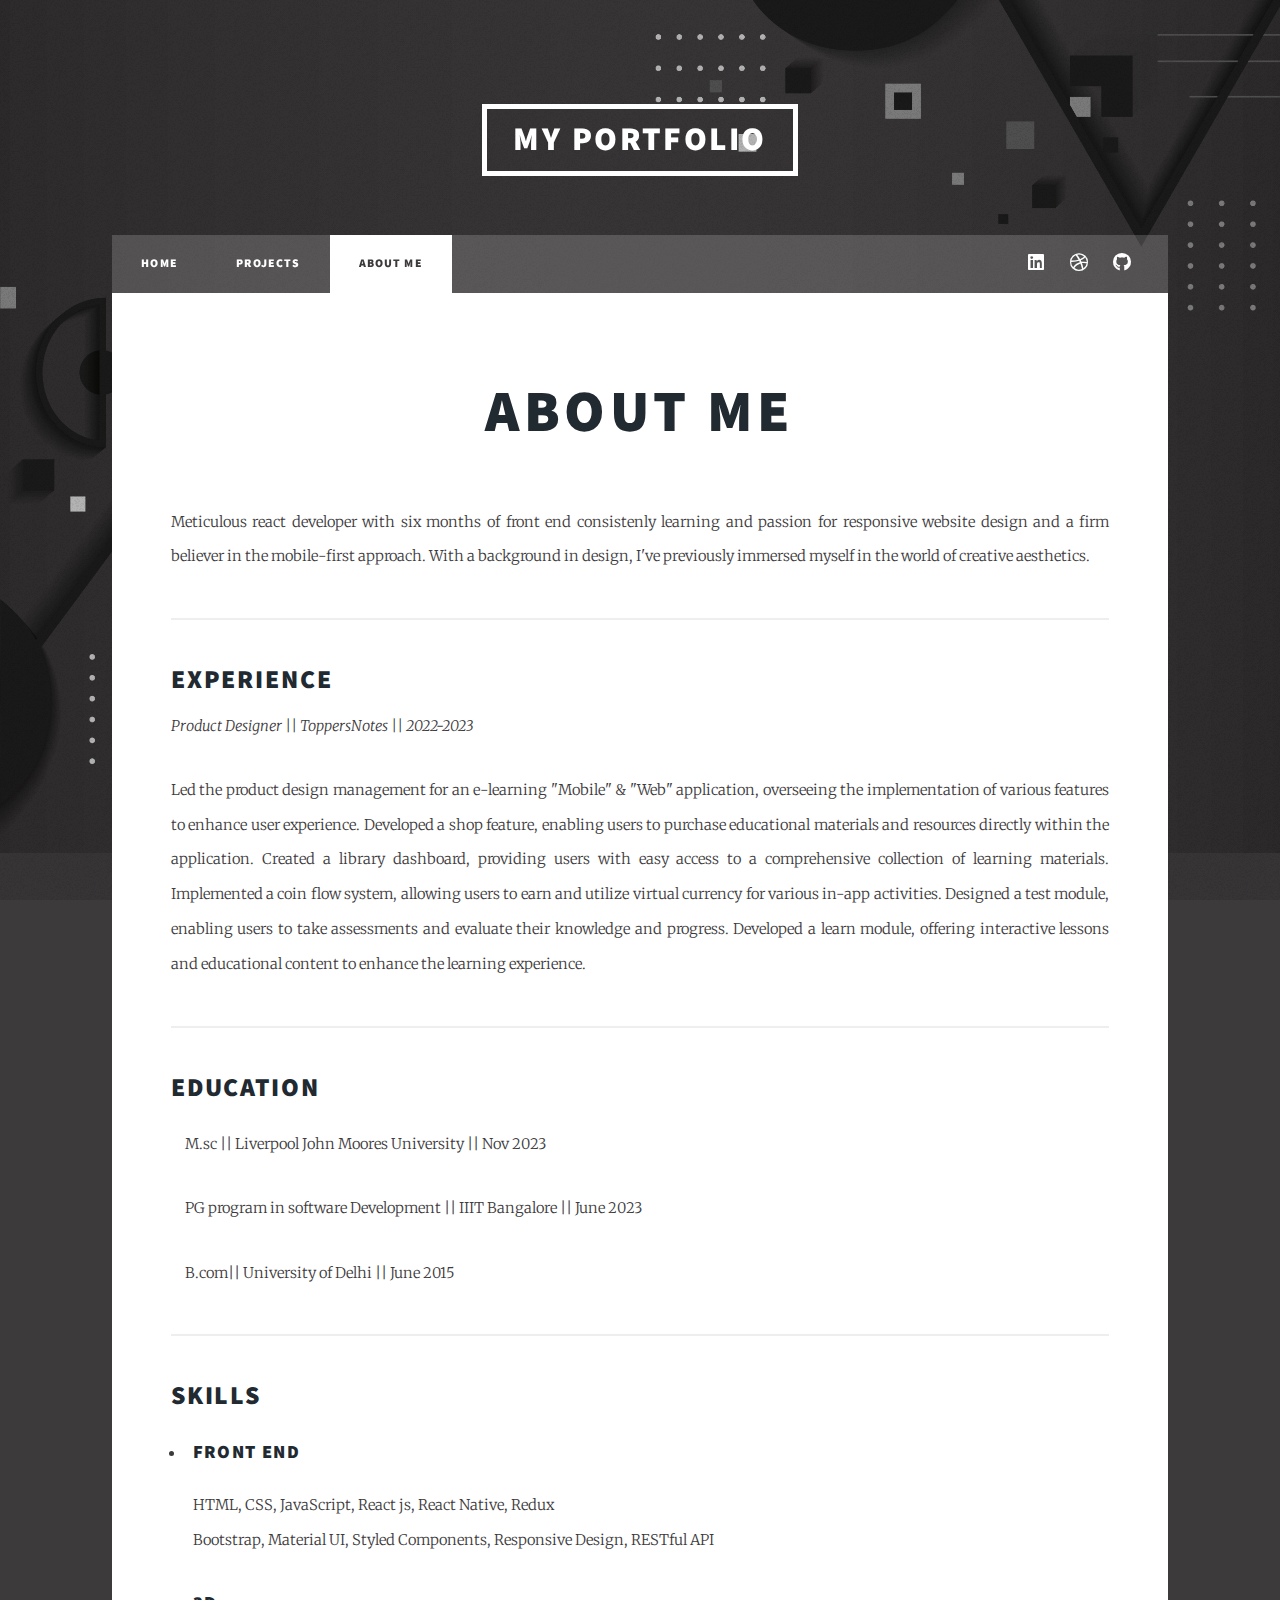
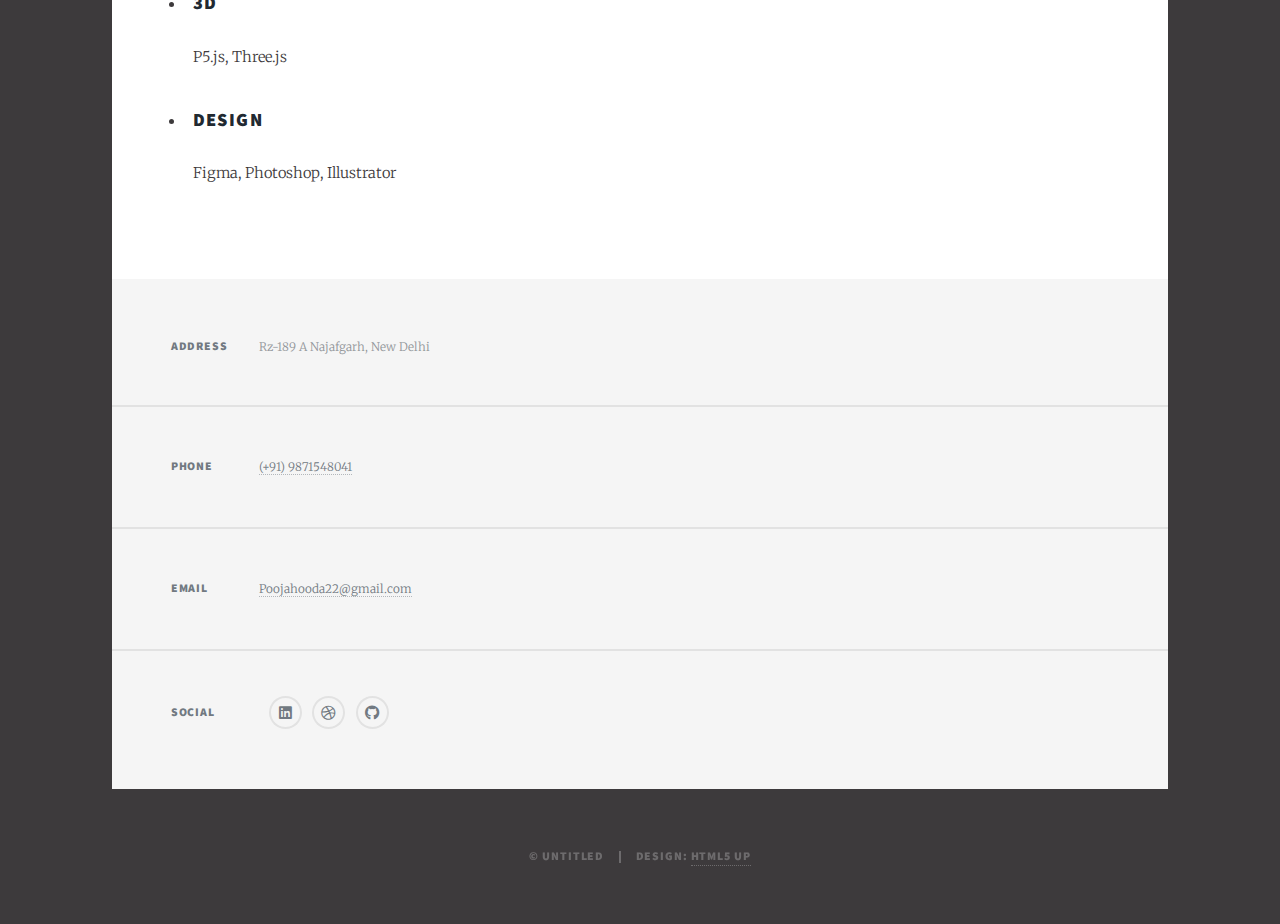
==== commit 2d477050: "name change" ====
--- a/elements.html
+++ b/elements.html
@@ -45,11 +45,11 @@
 						<!-- Post -->
 							<section class="post">
 								<header class="major">
-									<h1>Pooja Hooda</h1>
+									<h1>About Me</h1>
 								</header>
 
 								<!-- Text stuff -->
-									<h2>Summary</h2>
+									
 									<p>Meticulous react developer with six months of front end consistenly learning and passion for responsive website design and a firm believer in the mobile-first approach. With a background in design, I've previously immersed myself in the world of creative aesthetics.</p>
 									<hr />
 									
@@ -67,11 +67,30 @@
 									<header>
 										<hr />
 
-										<h3>Education</h3>
+										<h2>Education</h2>
 										<ul>
 											<p>M.sc || Liverpool John Moores University || Nov 2023 </p>
 											<p>PG program in software Development || IIIT Bangalore || June 2023 </p>
 											<p>B.com|| University of Delhi || June 2015 </p>
+										</ul>
+									</header>
+									<hr/>
+									<header>
+										<h2>Skills</h2>
+										<ul>
+											<li>
+												<h3>Front End</h3>
+												<p>HTML, CSS, JavaScript, React js, React Native, Redux<br/>
+													 Bootstrap, Material UI, Styled Components, Responsive Design, RESTful API</p>
+											</li>
+											<li>
+												<h3>3D</h3>
+												<p>P5.js, Three.js</p>
+											</li>
+											<li>
+												<h3>Design</h3>
+												<p>Figma, Photoshop, Illustrator </p>
+											</li>
 										</ul>
 									</header>
 			
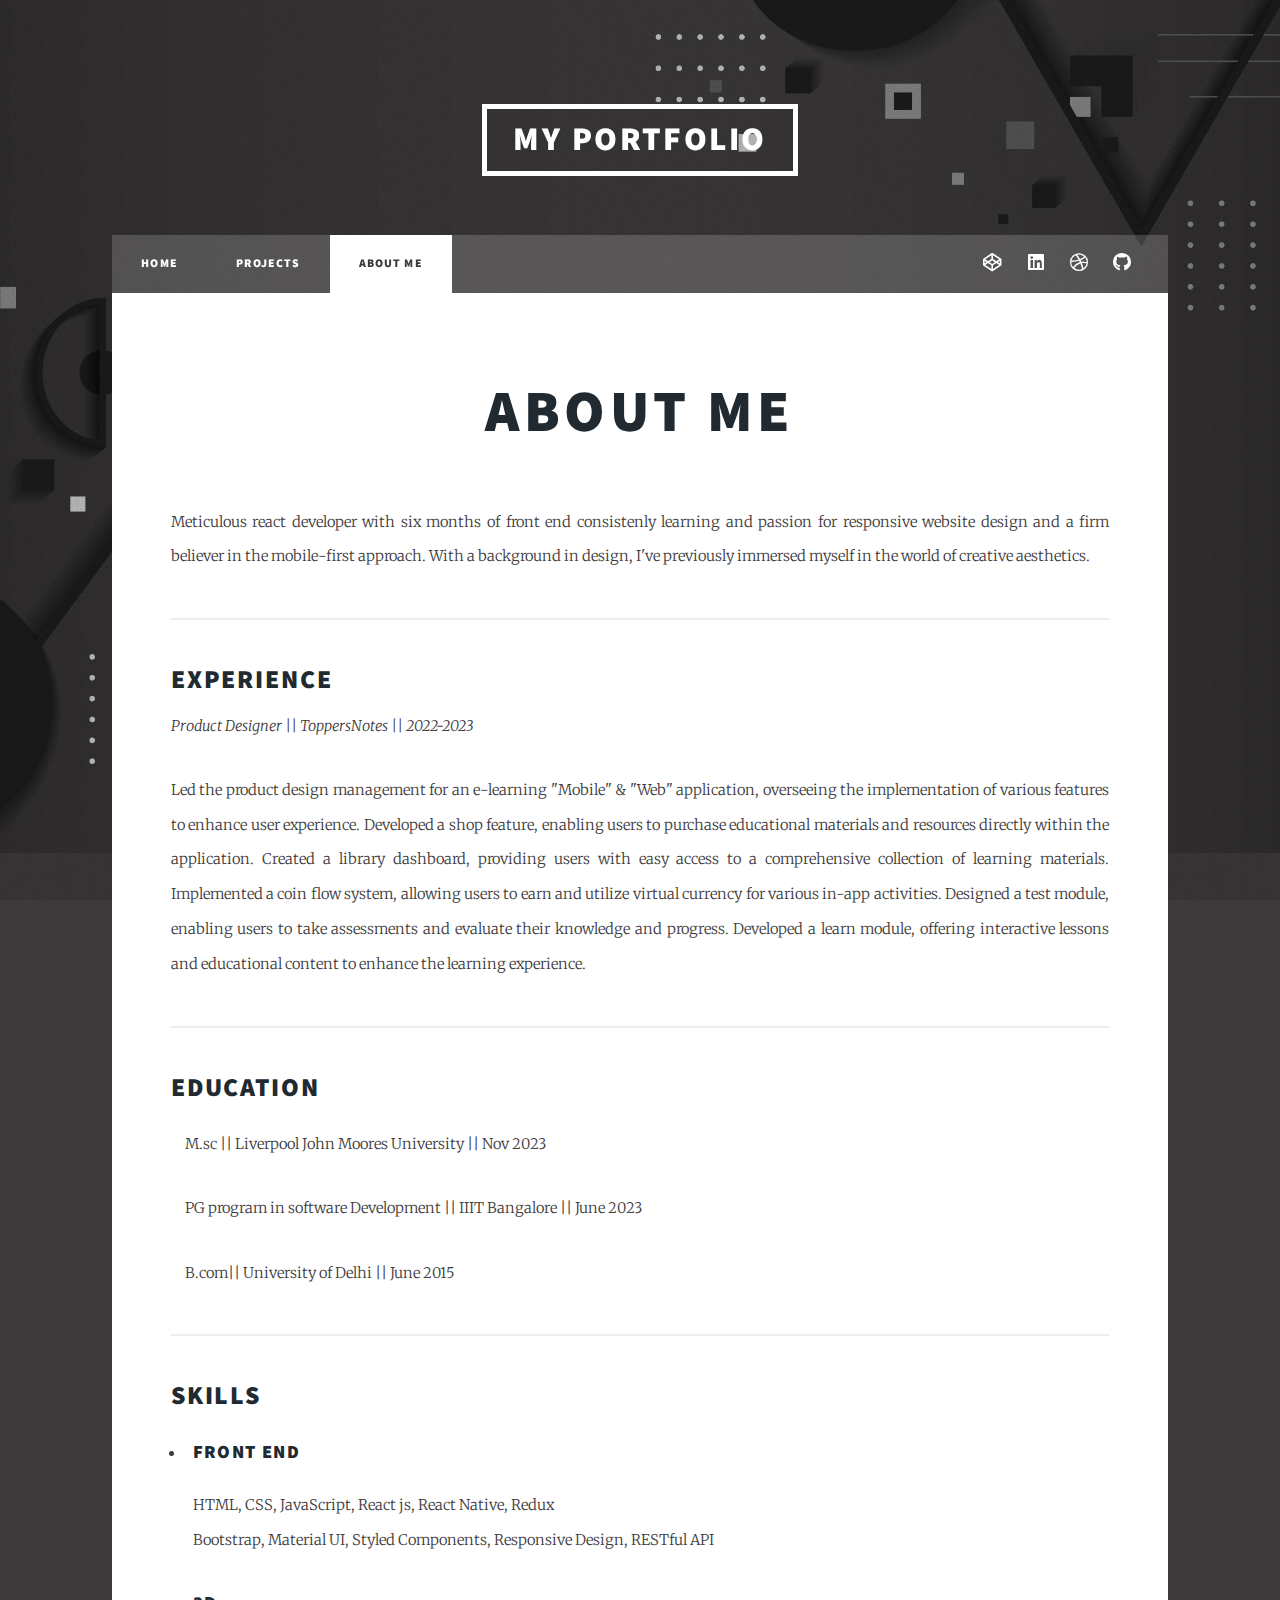
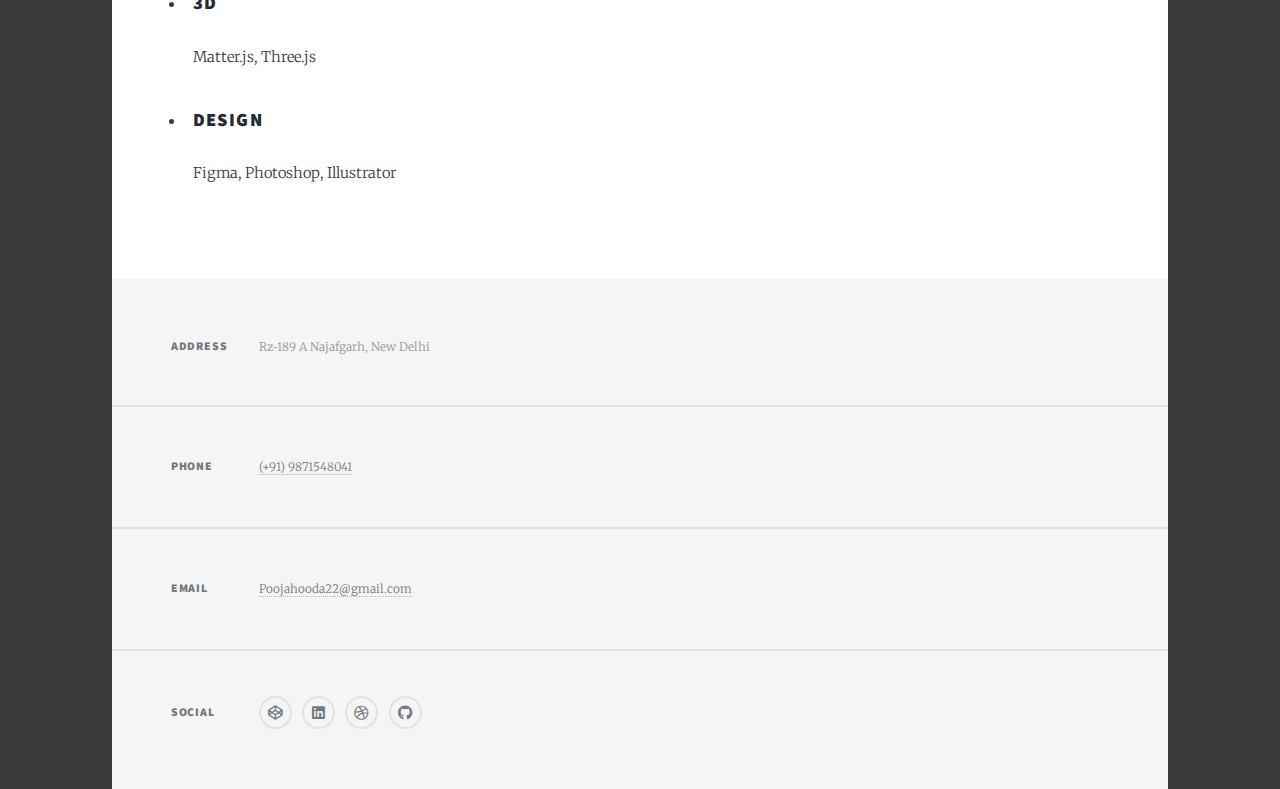
==== commit 0d6cc215: "changes" ====
--- a/elements.html
+++ b/elements.html
@@ -33,9 +33,10 @@
 							<li class="active"><a href="elements.html">Elements Reference</a></li> -->
 						</ul>
 						<ul class="icons">
+							<li><a href="https://leetcode.com/phooda938/" target="_blank" class="icon brands alt fa-codepen"><span class="label">Leetcode</span></a></li>
 							<li><a href="https://www.linkedin.com/in/pooja-h-21b473124/" target="_blank" class="icon brands alt fa-linkedin"><span class="label">Linkedin/span></a></li>
-								<li><a href="https://dribbble.com/Robinsenpai"  target="_blank" class="icon brands alt fa-dribbble"><span class="label">Dribbble</span></a></li>
-								<li><a href="https://github.com/poojahooda22" target="_blank" class="icon brands alt fa-github"><span class="label">GitHub</span></a></li>
+							<li><a href="https://dribbble.com/Robinsenpai"  target="_blank" class="icon brands alt fa-dribbble"><span class="label">Dribbble</span></a></li>
+							<li><a href="https://github.com/poojahooda22" target="_blank" class="icon brands alt fa-github"><span class="label">GitHub</span></a></li>
 						</ul>
 					</nav>
 
@@ -85,7 +86,7 @@
 											</li>
 											<li>
 												<h3>3D</h3>
-												<p>P5.js, Three.js</p>
+												<p>Matter.js, Three.js</p>
 											</li>
 											<li>
 												<h3>Design</h3>
@@ -152,7 +153,7 @@
 							<section>
 								<h3>Social</h3>
 								<ul class="icons alt">
-									<li><a href="https://leetcode.com/phooda938/" target="_blank" class="icon brands alt fa-leetcode"><span class="label">Leetcode</span></a></li>
+									<li><a href="https://leetcode.com/phooda938/" target="_blank" class="icon brands alt fa-codepen"><span class="label">Leetcode</span></a></li>
 									<li><a href="https://www.linkedin.com/in/pooja-h-21b473124/" target="_blank" class="icon brands alt fa-linkedin"><span class="label">Linkedin/span></a></li>
 									<li><a href="https://dribbble.com/Robinsenpai"  target="_blank" class="icon brands alt fa-dribbble"><span class="label">Dribbble</span></a></li>
 									<li><a href="https://github.com/poojahooda22" target="_blank" class="icon brands alt fa-github"><span class="label">GitHub</span></a></li>
@@ -162,9 +163,9 @@
 					</footer>
 
 				<!-- Copyright -->
-					<div id="copyright">
+					<!-- <div id="copyright">
 						<ul><li>&copy; Untitled</li><li>Design: <a href="https://html5up.net">HTML5 UP</a></li></ul>
-					</div>
+					</div> -->
 
 			</div>
 
--- a/assets/css/main.css
+++ b/assets/css/main.css
@@ -180,7 +180,7 @@
 		margin: 0 0 2rem 0;
 	}
 
-	h1, h2, h3, h4, h5, h6 {
+	h1, h2, h3, h5, h6 {
 		font-family: "Source Sans Pro", Helvetica, sans-serif;
 		font-weight: 900;
 		line-height: 1.5;
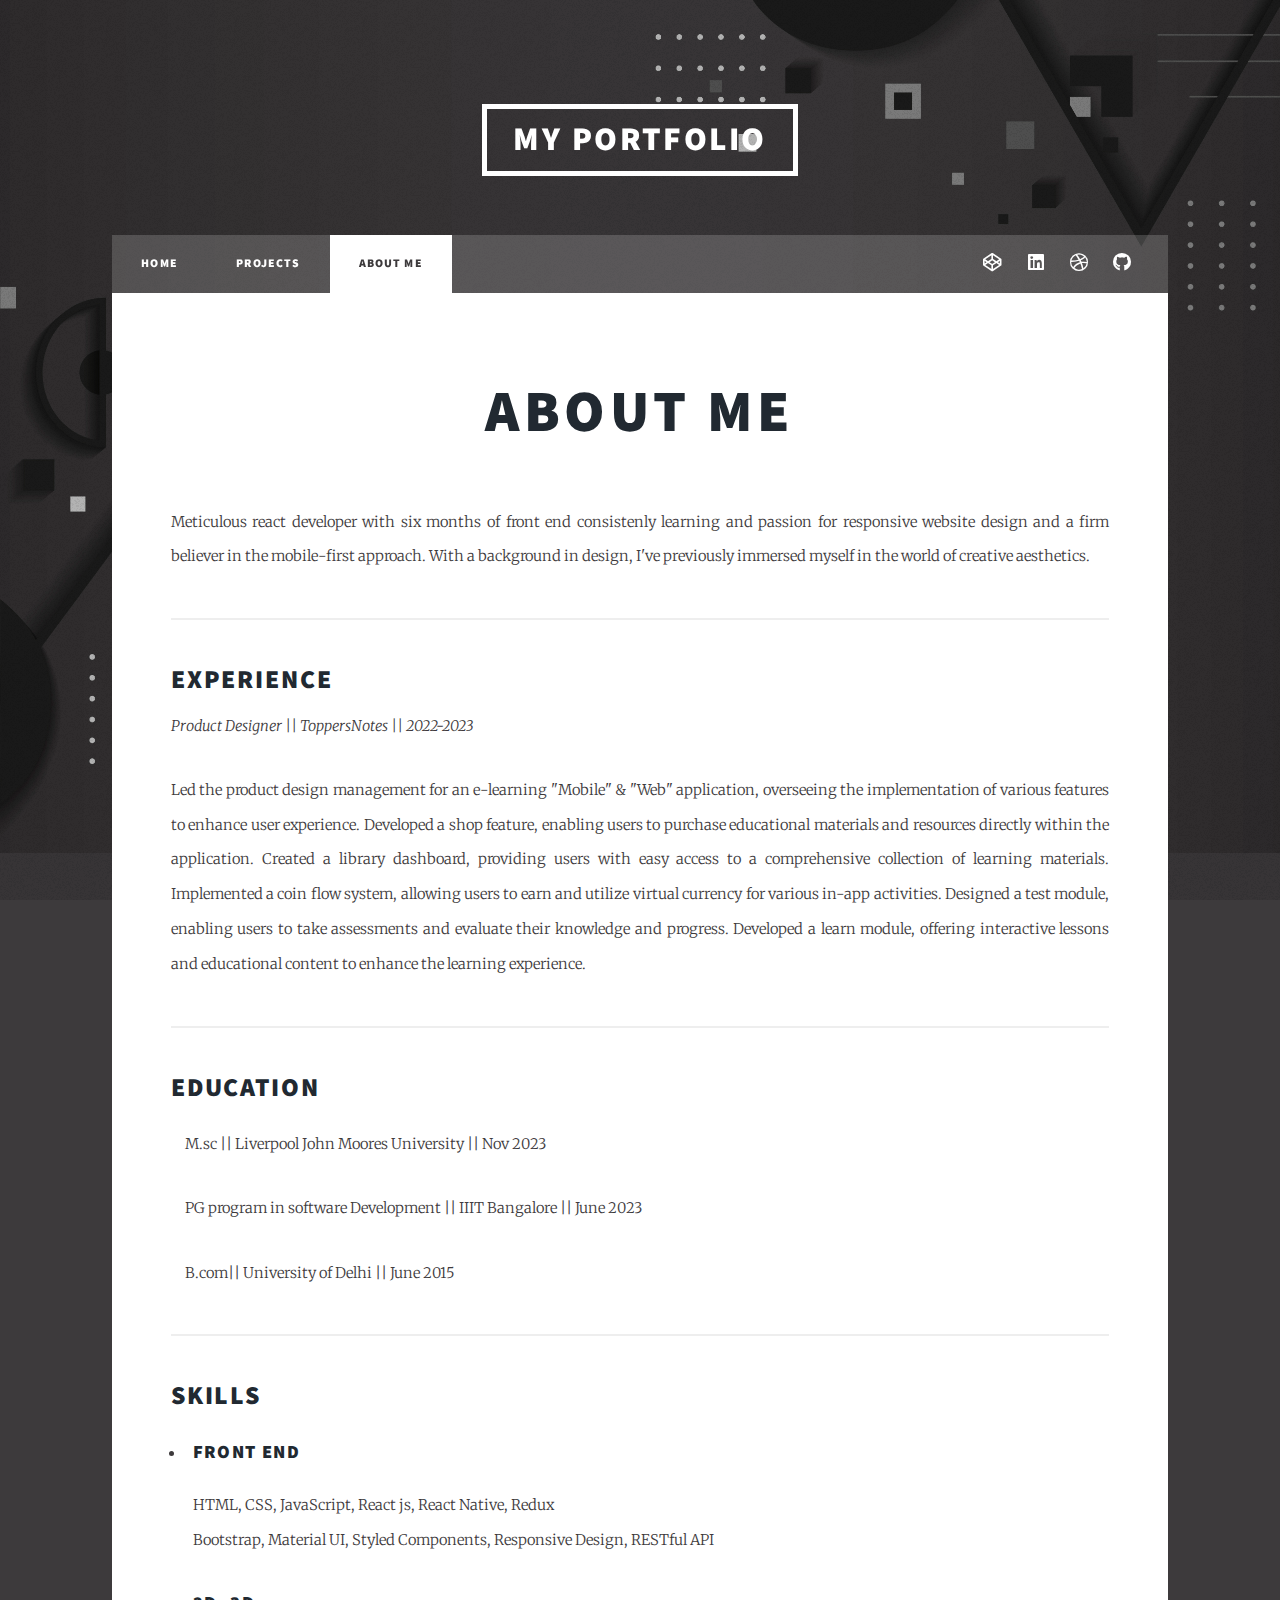
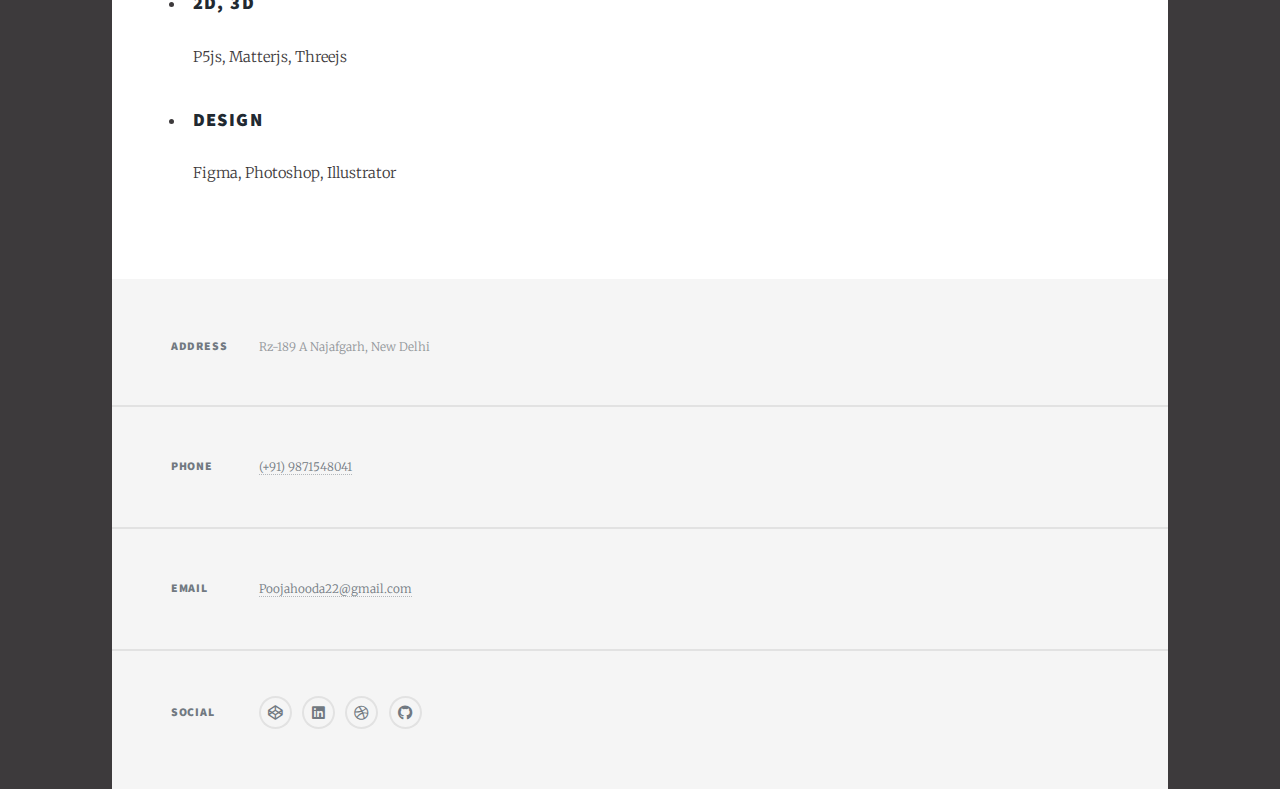
==== commit 818c1d6e: "skills added" ====
--- a/elements.html
+++ b/elements.html
@@ -85,8 +85,8 @@
 													 Bootstrap, Material UI, Styled Components, Responsive Design, RESTful API</p>
 											</li>
 											<li>
-												<h3>3D</h3>
-												<p>Matter.js, Three.js</p>
+												<h3>2D, 3D</h3>
+												<p>P5js, Matterjs, Threejs</p>
 											</li>
 											<li>
 												<h3>Design</h3>
